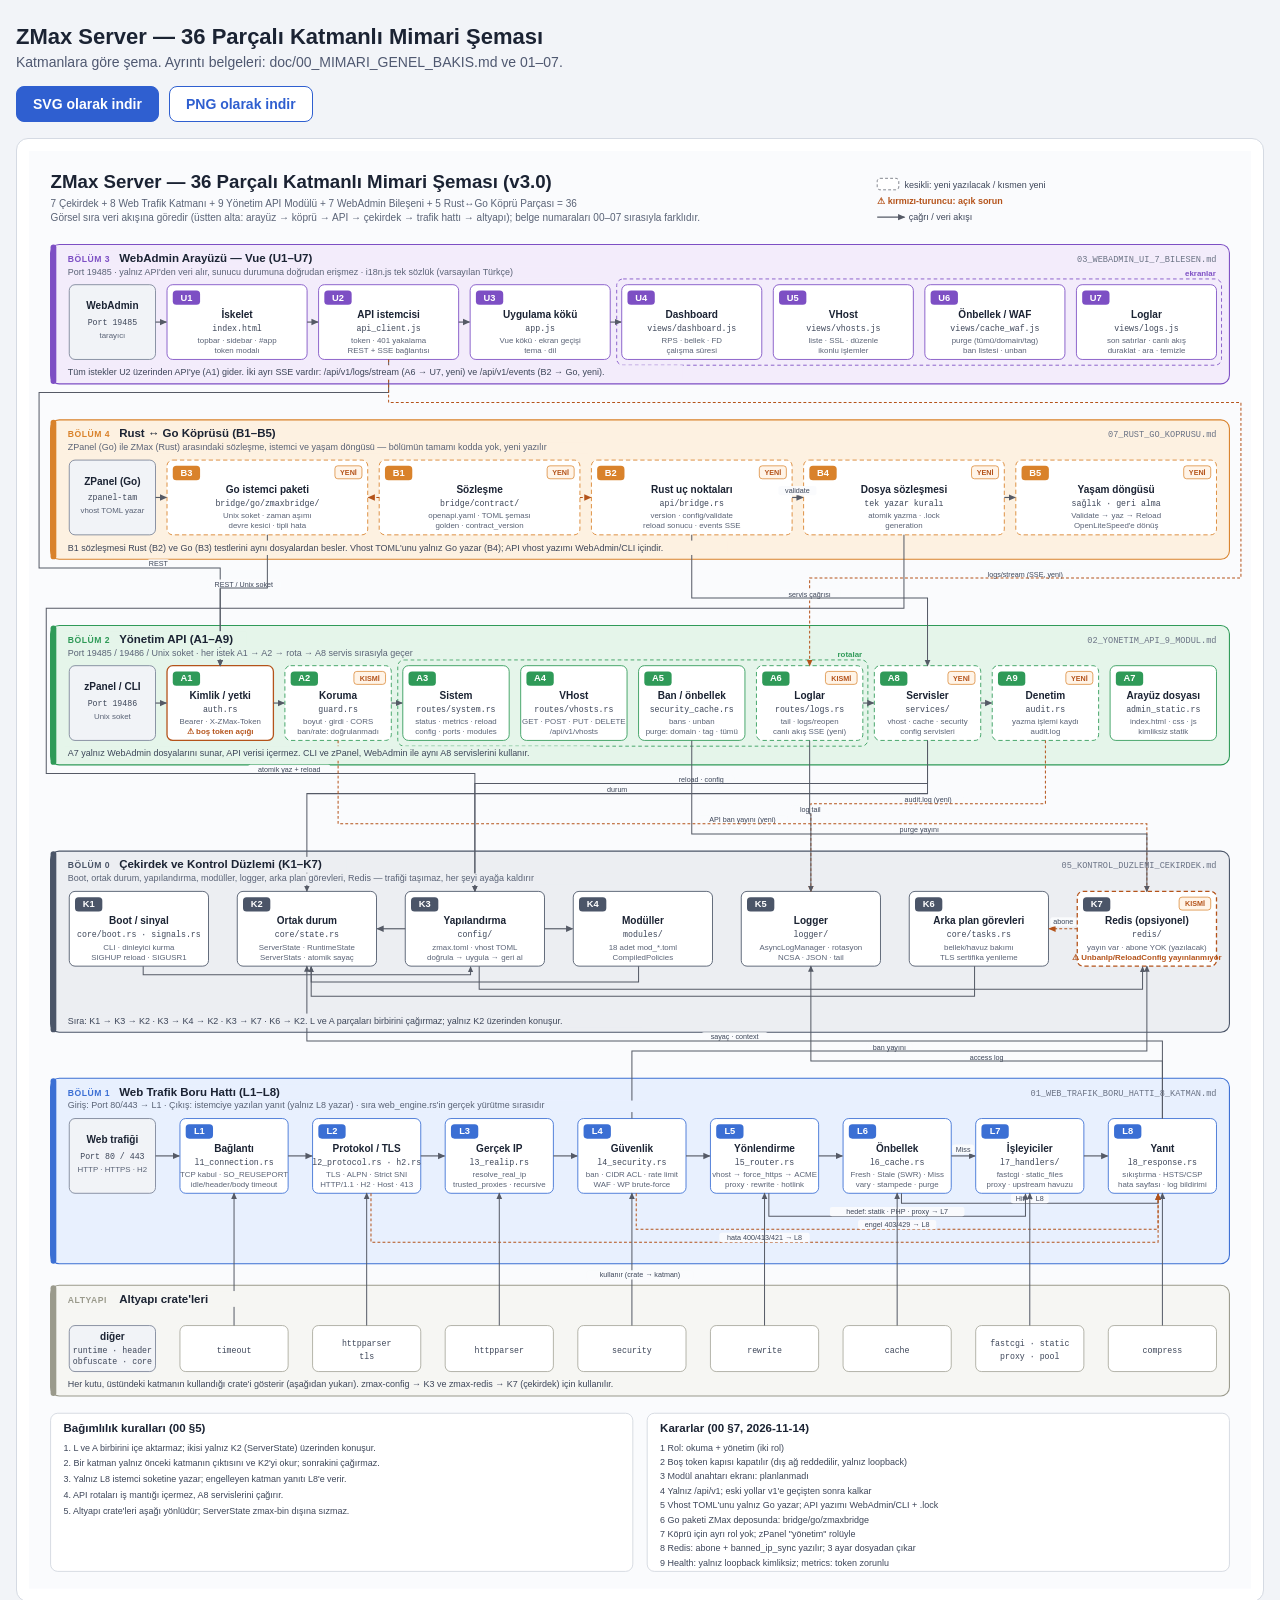
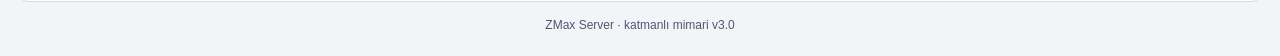
==== docs/mimari/zmax_mimari_semasi.html @ add419a2 "docs: katmanli mimari semasi (docs/mimari), README guncellendi (1.0.08); doc/testsonra-isler.md ve w" ====
<!DOCTYPE html>
<html lang="tr">
<head>
<meta charset="UTF-8">
<meta name="viewport" content="width=device-width, initial-scale=1.0">
<title>ZMax Katmanlı Mimari Şeması (36 Parça)</title>
<style>
  :root{--bg:#f2f4f8;--card:#ffffff;--line:#d5dae3;--text:#1b2333;--muted:#4f5870;--accent:#2f5fd0;--accent-h:#244db0}
  *{box-sizing:border-box;margin:0;padding:0}
  body{background:var(--bg);color:var(--text);font-family:'Segoe UI',Roboto,Helvetica,Arial,sans-serif;padding:24px 16px;display:flex;flex-direction:column;align-items:center;min-height:100vh}
  header{max-width:1700px;width:100%;margin-bottom:16px}
  h1{font-size:22px;font-weight:700}
  header p{font-size:14px;color:var(--muted);margin-top:4px}
  .actions{display:flex;gap:10px;margin:0 0 16px;max-width:1700px;width:100%;align-items:center}
  button{font:600 14px 'Segoe UI',Roboto,Helvetica,Arial,sans-serif;border-radius:8px;padding:9px 16px;cursor:pointer;border:1px solid var(--accent);background:var(--accent);color:#fff}
  button:hover{background:var(--accent-h)}
  button.alt{background:#fff;color:var(--accent)}
  button.alt:hover{background:#eef2fc}
  button:focus-visible{outline:3px solid #9db6f2;outline-offset:2px}
  #durum{font-size:13px;color:#b4531a}
  .kutu{background:var(--card);border:1px solid var(--line);border-radius:12px;padding:12px;max-width:1700px;width:100%;overflow-x:auto}
  .kutu svg{display:block;min-width:1200px;width:100%;height:auto}
  footer{margin-top:16px;font-size:12px;color:var(--muted)}
</style>
</head>
<body>
<header>
  <h1>ZMax Server — 36 Parçalı Katmanlı Mimari Şeması</h1>
  <p>Katmanlara göre şema. Ayrıntı belgeleri: doc/00_MIMARI_GENEL_BAKIS.md ve 01–07.</p>
</header>
<div class="actions">
  <button type="button" id="btnSvg">SVG olarak indir</button>
  <button type="button" id="btnPng" class="alt">PNG olarak indir</button>
  <span id="durum" role="status" aria-live="polite"></span>
</div>
<main class="kutu">
<svg id="semaSvg" xmlns="http://www.w3.org/2000/svg" viewBox="0 0 1700 2000" role="img" aria-labelledby="semaBaslik semaAciklama">
<title id="semaBaslik">ZMax Server 36 parçalı katmanlı mimari şeması</title>
<desc id="semaAciklama">WebAdmin, Rust-Go köprüsü, yönetim API, çekirdek, web trafik boru hattı ve altyapı crate katmanları; katmanlar arası çağrı okları, yeni yazılacak parçalar, açık sorunlar, bağımlılık kuralları ve kararlar.</desc>
<style>
  .t-main{font:700 26px 'Segoe UI',Roboto,Helvetica,Arial,sans-serif;fill:#1b2333}
  .t-sub{font:400 14px 'Segoe UI',Roboto,Helvetica,Arial,sans-serif;fill:#5a6376}
  .t-tag{font:700 12px 'Segoe UI',Roboto,Helvetica,Arial,sans-serif;letter-spacing:.06em}
  .t-band{font:700 16px 'Segoe UI',Roboto,Helvetica,Arial,sans-serif;fill:#1b2333}
  .t-bsub{font:400 12.5px 'Segoe UI',Roboto,Helvetica,Arial,sans-serif;fill:#5a6376}
  .t-doc{font:400 12px Consolas,'Courier New',monospace;fill:#6b7385}
  .t-grp{font:700 11px 'Segoe UI',Roboto,Helvetica,Arial,sans-serif}
  .t-id{font:700 13px 'Segoe UI',Roboto,Helvetica,Arial,sans-serif;fill:#fff}
  .t-yeni{font:700 10px 'Segoe UI',Roboto,Helvetica,Arial,sans-serif;fill:#b4531a}
  .t-title{font:700 14px 'Segoe UI',Roboto,Helvetica,Arial,sans-serif;fill:#1b2333}
  .t-file{font:400 11.5px Consolas,'Courier New',monospace;fill:#3d4659}
  .t-desc{font:400 11px 'Segoe UI',Roboto,Helvetica,Arial,sans-serif;fill:#5a6376}
  .t-warn{font:700 11px 'Segoe UI',Roboto,Helvetica,Arial,sans-serif;fill:#b4531a}
  .t-lbl{font:400 10px 'Segoe UI',Roboto,Helvetica,Arial,sans-serif;fill:#3d4659}
  .t-note{font:400 12.5px 'Segoe UI',Roboto,Helvetica,Arial,sans-serif;fill:#3d4659}
  .t-open{font:700 12.5px 'Segoe UI',Roboto,Helvetica,Arial,sans-serif;fill:#b4531a}</style>
<defs>
<marker id="ok" viewBox="0 0 10 10" refX="8" refY="5" markerWidth="7" markerHeight="7" orient="auto"><path d="M0 1 L9 5 L0 9 z" fill="#555a66"/></marker>
<marker id="okd" viewBox="0 0 10 10" refX="8" refY="5" markerWidth="7" markerHeight="7" orient="auto"><path d="M0 1 L9 5 L0 9 z" fill="#b4531a"/></marker>
</defs>
<rect x="0" y="0" width="1700" height="2000" fill="#fafbfd"/>
<text x="30" y="52" class="t-main">ZMax Server — 36 Parçalı Katmanlı Mimari Şeması (v3.0)</text>
<text x="30" y="78" class="t-sub">7 Çekirdek + 8 Web Trafik Katmanı + 9 Yönetim API Modülü + 7 WebAdmin Bileşeni + 5 Rust↔Go Köprü Parçası = 36</text>
<text x="30" y="98" class="t-sub">Görsel sıra veri akışına göredir (üstten alta: arayüz → köprü → API → çekirdek → trafik hattı → altyapı); belge numaraları 00–07 sırasıyla farklıdır.</text>
<rect x="1180" y="38" width="30" height="16" rx="4" fill="#fff" stroke="#555a66" stroke-dasharray="4 3"/><text x="1218" y="51" class="t-note">kesikli: yeni yazılacak / kısmen yeni</text>
<text x="1180" y="74" class="t-open">⚠ kırmızı-turuncu: açık sorun</text>
<line x1="1180" y1="92" x2="1218" y2="92" stroke="#555a66" stroke-width="1.6" marker-end="url(#ok)"/><text x="1224" y="96" class="t-note">çağrı / veri akışı</text>
<rect x="30" y="130" width="1640" height="194" rx="12" fill="#f3ecfb" stroke="#7d4fc4" stroke-width="1.5"/>
<rect x="30" y="130" width="8" height="194" rx="4" fill="#7d4fc4"/>
<rect x="817.5714285714287" y="178" width="841.4285714285716" height="120" rx="9" fill="none" stroke="#7d4fc4" stroke-width="1.2" stroke-dasharray="5 4"/>
<text x="1651.0000000000002" y="174" text-anchor="end" class="t-grp" fill="#7d4fc4">ekranlar</text>
<rect x="56" y="186" width="120" height="104" rx="8" fill="#f1f3f7" stroke="#7b8498" stroke-width="1.2"/>
<text x="116" y="220" text-anchor="middle" class="t-title">WebAdmin</text>
<text x="116" y="242" text-anchor="middle" class="t-file">Port 19485</text>
<text x="116" y="260" text-anchor="middle" class="t-desc">tarayıcı</text>
<rect x="192" y="186" width="194.85714285714286" height="104" rx="8" fill="#ffffff" stroke="#7d4fc4" stroke-width="1.2"/>
<rect x="200" y="194" width="38" height="20" rx="5" fill="#7d4fc4"/>
<text x="219" y="208" text-anchor="middle" class="t-id">U1</text>
<text x="289.42857142857144" y="232" text-anchor="middle" class="t-title">İskelet</text>
<text x="289.42857142857144" y="250" text-anchor="middle" class="t-file">index.html</text>
<text x="289.42857142857144" y="267" text-anchor="middle" class="t-desc">topbar · sidebar · #app</text>
<text x="289.42857142857144" y="281" text-anchor="middle" class="t-desc">token modalı</text>
<rect x="402.8571428571429" y="186" width="194.85714285714286" height="104" rx="8" fill="#ffffff" stroke="#7d4fc4" stroke-width="1.2"/>
<rect x="410.8571428571429" y="194" width="38" height="20" rx="5" fill="#7d4fc4"/>
<text x="429.8571428571429" y="208" text-anchor="middle" class="t-id">U2</text>
<text x="500.28571428571433" y="232" text-anchor="middle" class="t-title">API istemcisi</text>
<text x="500.28571428571433" y="250" text-anchor="middle" class="t-file">api_client.js</text>
<text x="500.28571428571433" y="267" text-anchor="middle" class="t-desc">token · 401 yakalama</text>
<text x="500.28571428571433" y="281" text-anchor="middle" class="t-desc">REST + SSE bağlantısı</text>
<rect x="613.7142857142858" y="186" width="194.85714285714286" height="104" rx="8" fill="#ffffff" stroke="#7d4fc4" stroke-width="1.2"/>
<rect x="621.7142857142858" y="194" width="38" height="20" rx="5" fill="#7d4fc4"/>
<text x="640.7142857142858" y="208" text-anchor="middle" class="t-id">U3</text>
<text x="711.1428571428572" y="232" text-anchor="middle" class="t-title">Uygulama kökü</text>
<text x="711.1428571428572" y="250" text-anchor="middle" class="t-file">app.js</text>
<text x="711.1428571428572" y="267" text-anchor="middle" class="t-desc">Vue kökü · ekran geçişi</text>
<text x="711.1428571428572" y="281" text-anchor="middle" class="t-desc">tema · dil</text>
<rect x="824.5714285714287" y="186" width="194.85714285714286" height="104" rx="8" fill="#ffffff" stroke="#7d4fc4" stroke-width="1.2"/>
<rect x="832.5714285714287" y="194" width="38" height="20" rx="5" fill="#7d4fc4"/>
<text x="851.5714285714287" y="208" text-anchor="middle" class="t-id">U4</text>
<text x="922.0000000000001" y="232" text-anchor="middle" class="t-title">Dashboard</text>
<text x="922.0000000000001" y="250" text-anchor="middle" class="t-file">views/dashboard.js</text>
<text x="922.0000000000001" y="267" text-anchor="middle" class="t-desc">RPS · bellek · FD</text>
<text x="922.0000000000001" y="281" text-anchor="middle" class="t-desc">çalışma süresi</text>
<rect x="1035.4285714285716" y="186" width="194.85714285714286" height="104" rx="8" fill="#ffffff" stroke="#7d4fc4" stroke-width="1.2"/>
<rect x="1043.4285714285716" y="194" width="38" height="20" rx="5" fill="#7d4fc4"/>
<text x="1062.4285714285716" y="208" text-anchor="middle" class="t-id">U5</text>
<text x="1132.857142857143" y="232" text-anchor="middle" class="t-title">VHost</text>
<text x="1132.857142857143" y="250" text-anchor="middle" class="t-file">views/vhosts.js</text>
<text x="1132.857142857143" y="267" text-anchor="middle" class="t-desc">liste · SSL · düzenle</text>
<text x="1132.857142857143" y="281" text-anchor="middle" class="t-desc">ikonlu işlemler</text>
<rect x="1246.2857142857144" y="186" width="194.85714285714286" height="104" rx="8" fill="#ffffff" stroke="#7d4fc4" stroke-width="1.2"/>
<rect x="1254.2857142857144" y="194" width="38" height="20" rx="5" fill="#7d4fc4"/>
<text x="1273.2857142857144" y="208" text-anchor="middle" class="t-id">U6</text>
<text x="1343.7142857142858" y="232" text-anchor="middle" class="t-title">Önbellek / WAF</text>
<text x="1343.7142857142858" y="250" text-anchor="middle" class="t-file">views/cache_waf.js</text>
<text x="1343.7142857142858" y="267" text-anchor="middle" class="t-desc">purge (tümü/domain/tag)</text>
<text x="1343.7142857142858" y="281" text-anchor="middle" class="t-desc">ban listesi · unban</text>
<rect x="1457.1428571428573" y="186" width="194.85714285714286" height="104" rx="8" fill="#ffffff" stroke="#7d4fc4" stroke-width="1.2"/>
<rect x="1465.1428571428573" y="194" width="38" height="20" rx="5" fill="#7d4fc4"/>
<text x="1484.1428571428573" y="208" text-anchor="middle" class="t-id">U7</text>
<text x="1554.5714285714287" y="232" text-anchor="middle" class="t-title">Loglar</text>
<text x="1554.5714285714287" y="250" text-anchor="middle" class="t-file">views/logs.js</text>
<text x="1554.5714285714287" y="267" text-anchor="middle" class="t-desc">son satırlar · canlı akış</text>
<text x="1554.5714285714287" y="281" text-anchor="middle" class="t-desc">duraklat · ara · temizle</text>
<line x1="176" y1="238" x2="191" y2="238" stroke="#555a66" stroke-width="1.6" marker-end="url(#ok)"/>
<line x1="386.8571428571429" y1="238" x2="401.8571428571429" y2="238" stroke="#555a66" stroke-width="1.6" marker-end="url(#ok)"/>
<line x1="597.7142857142858" y1="238" x2="612.7142857142858" y2="238" stroke="#555a66" stroke-width="1.6" marker-end="url(#ok)"/>
<line x1="808.5714285714287" y1="238" x2="823.5714285714287" y2="238" stroke="#555a66" stroke-width="1.6" marker-end="url(#ok)"/>
<rect x="30" y="374" width="1640" height="194" rx="12" fill="#fdf1e1" stroke="#d9822b" stroke-width="1.5"/>
<rect x="30" y="374" width="8" height="194" rx="4" fill="#d9822b"/>
<rect x="56" y="430" width="120" height="104" rx="8" fill="#f1f3f7" stroke="#7b8498" stroke-width="1.2"/>
<text x="116" y="464" text-anchor="middle" class="t-title">ZPanel (Go)</text>
<text x="116" y="486" text-anchor="middle" class="t-file">zpanel-tam</text>
<text x="116" y="504" text-anchor="middle" class="t-desc">vhost TOML yazar</text>
<rect x="192" y="430" width="279.2" height="104" rx="8" fill="#ffffff" stroke="#d9822b" stroke-width="1.2" stroke-dasharray="6 4"/>
<rect x="200" y="438" width="38" height="20" rx="5" fill="#d9822b"/>
<text x="219" y="452" text-anchor="middle" class="t-id">B3</text>
<rect x="425.59999999999997" y="438" width="37.6" height="18" rx="4" fill="#fff4e8" stroke="#d9822b"/>
<text x="444.4" y="451" text-anchor="middle" class="t-yeni">YENİ</text>
<text x="331.6" y="476" text-anchor="middle" class="t-title">Go istemci paketi</text>
<text x="331.6" y="494" text-anchor="middle" class="t-file">bridge/go/zmaxbridge/</text>
<text x="331.6" y="511" text-anchor="middle" class="t-desc">Unix soket · zaman aşımı</text>
<text x="331.6" y="525" text-anchor="middle" class="t-desc">devre kesici · tipli hata</text>
<rect x="487.2" y="430" width="279.2" height="104" rx="8" fill="#ffffff" stroke="#d9822b" stroke-width="1.2" stroke-dasharray="6 4"/>
<rect x="495.2" y="438" width="38" height="20" rx="5" fill="#d9822b"/>
<text x="514.2" y="452" text-anchor="middle" class="t-id">B1</text>
<rect x="720.8" y="438" width="37.6" height="18" rx="4" fill="#fff4e8" stroke="#d9822b"/>
<text x="739.6" y="451" text-anchor="middle" class="t-yeni">YENİ</text>
<text x="626.8" y="476" text-anchor="middle" class="t-title">Sözleşme</text>
<text x="626.8" y="494" text-anchor="middle" class="t-file">bridge/contract/</text>
<text x="626.8" y="511" text-anchor="middle" class="t-desc">openapi.yaml · TOML şeması</text>
<text x="626.8" y="525" text-anchor="middle" class="t-desc">golden · contract_version</text>
<rect x="782.4" y="430" width="279.2" height="104" rx="8" fill="#ffffff" stroke="#d9822b" stroke-width="1.2" stroke-dasharray="6 4"/>
<rect x="790.4" y="438" width="38" height="20" rx="5" fill="#d9822b"/>
<text x="809.4" y="452" text-anchor="middle" class="t-id">B2</text>
<rect x="1015.9999999999999" y="438" width="37.6" height="18" rx="4" fill="#fff4e8" stroke="#d9822b"/>
<text x="1034.8" y="451" text-anchor="middle" class="t-yeni">YENİ</text>
<text x="922" y="476" text-anchor="middle" class="t-title">Rust uç noktaları</text>
<text x="922" y="494" text-anchor="middle" class="t-file">api/bridge.rs</text>
<text x="922" y="511" text-anchor="middle" class="t-desc">version · config/validate</text>
<text x="922" y="525" text-anchor="middle" class="t-desc">reload sonucu · events SSE</text>
<rect x="1077.6" y="430" width="279.2" height="104" rx="8" fill="#ffffff" stroke="#d9822b" stroke-width="1.2" stroke-dasharray="6 4"/>
<rect x="1085.6" y="438" width="38" height="20" rx="5" fill="#d9822b"/>
<text x="1104.6" y="452" text-anchor="middle" class="t-id">B4</text>
<rect x="1311.2" y="438" width="37.6" height="18" rx="4" fill="#fff4e8" stroke="#d9822b"/>
<text x="1330" y="451" text-anchor="middle" class="t-yeni">YENİ</text>
<text x="1217.1999999999998" y="476" text-anchor="middle" class="t-title">Dosya sözleşmesi</text>
<text x="1217.1999999999998" y="494" text-anchor="middle" class="t-file">tek yazar kuralı</text>
<text x="1217.1999999999998" y="511" text-anchor="middle" class="t-desc">atomik yazma · .lock</text>
<text x="1217.1999999999998" y="525" text-anchor="middle" class="t-desc">generation</text>
<rect x="1372.8" y="430" width="279.2" height="104" rx="8" fill="#ffffff" stroke="#d9822b" stroke-width="1.2" stroke-dasharray="6 4"/>
<rect x="1380.8" y="438" width="38" height="20" rx="5" fill="#d9822b"/>
<text x="1399.8" y="452" text-anchor="middle" class="t-id">B5</text>
<rect x="1606.4" y="438" width="37.6" height="18" rx="4" fill="#fff4e8" stroke="#d9822b"/>
<text x="1625.2" y="451" text-anchor="middle" class="t-yeni">YENİ</text>
<text x="1512.3999999999999" y="476" text-anchor="middle" class="t-title">Yaşam döngüsü</text>
<text x="1512.3999999999999" y="494" text-anchor="middle" class="t-file">sağlık · geri alma</text>
<text x="1512.3999999999999" y="511" text-anchor="middle" class="t-desc">Validate → yaz → Reload</text>
<text x="1512.3999999999999" y="525" text-anchor="middle" class="t-desc">OpenLiteSpeed'e dönüş</text>
<line x1="176" y1="482" x2="191" y2="482" stroke="#555a66" stroke-width="1.6" marker-end="url(#ok)"/>
<line x1="487.2" y1="482" x2="472.2" y2="482" stroke="#b4531a" stroke-width="1.6" stroke-dasharray="4 3" marker-end="url(#okd)"/>
<line x1="766.4" y1="482" x2="781.4" y2="482" stroke="#b4531a" stroke-width="1.6" stroke-dasharray="4 3" marker-end="url(#okd)"/>
<line x1="1061.6" y1="482" x2="1076.6" y2="482" stroke="#555a66" stroke-width="1.6" marker-end="url(#ok)"/>
<rect x="1042.6999999999998" y="466" width="52.8" height="13" rx="3" fill="#fafbfd" opacity="0.95"/>
<text x="1069.1" y="476" text-anchor="middle" class="t-lbl">validate</text>
<line x1="1356.8" y1="482" x2="1371.8" y2="482" stroke="#555a66" stroke-width="1.6" marker-end="url(#ok)"/>
<rect x="30" y="660" width="1640" height="194" rx="12" fill="#e5f5ea" stroke="#2f9a58" stroke-width="1.5"/>
<rect x="30" y="660" width="8" height="194" rx="4" fill="#2f9a58"/>
<rect x="513" y="708" width="654" height="120" rx="9" fill="none" stroke="#2f9a58" stroke-width="1.2" stroke-dasharray="5 4"/>
<text x="1159" y="704" text-anchor="end" class="t-grp" fill="#2f9a58">rotalar</text>
<rect x="56" y="716" width="120" height="104" rx="8" fill="#f1f3f7" stroke="#7b8498" stroke-width="1.2"/>
<text x="116" y="750" text-anchor="middle" class="t-title">zPanel / CLI</text>
<text x="116" y="772" text-anchor="middle" class="t-file">Port 19486</text>
<text x="116" y="790" text-anchor="middle" class="t-desc">Unix soket</text>
<rect x="192" y="716" width="148" height="104" rx="8" fill="#ffffff" stroke="#b4531a" stroke-width="1.8"/>
<rect x="200" y="724" width="38" height="20" rx="5" fill="#2f9a58"/>
<text x="219" y="738" text-anchor="middle" class="t-id">A1</text>
<text x="266" y="762" text-anchor="middle" class="t-title">Kimlik / yetki</text>
<text x="266" y="780" text-anchor="middle" class="t-file">auth.rs</text>
<text x="266" y="797" text-anchor="middle" class="t-desc">Bearer · X-ZMax-Token</text>
<text x="266" y="811" text-anchor="middle" class="t-warn">⚠ boş token açığı</text>
<rect x="356" y="716" width="148" height="104" rx="8" fill="#ffffff" stroke="#2f9a58" stroke-width="1.2" stroke-dasharray="6 4"/>
<rect x="364" y="724" width="38" height="20" rx="5" fill="#2f9a58"/>
<text x="383" y="738" text-anchor="middle" class="t-id">A2</text>
<rect x="452" y="724" width="44" height="18" rx="4" fill="#fff4e8" stroke="#d9822b"/>
<text x="474" y="737" text-anchor="middle" class="t-yeni">KISMİ</text>
<text x="430" y="762" text-anchor="middle" class="t-title">Koruma</text>
<text x="430" y="780" text-anchor="middle" class="t-file">guard.rs</text>
<text x="430" y="797" text-anchor="middle" class="t-desc">boyut · girdi · CORS</text>
<text x="430" y="811" text-anchor="middle" class="t-desc">ban/rate: doğrulanmadı</text>
<rect x="520" y="716" width="148" height="104" rx="8" fill="#ffffff" stroke="#2f9a58" stroke-width="1.2"/>
<rect x="528" y="724" width="38" height="20" rx="5" fill="#2f9a58"/>
<text x="547" y="738" text-anchor="middle" class="t-id">A3</text>
<text x="594" y="762" text-anchor="middle" class="t-title">Sistem</text>
<text x="594" y="780" text-anchor="middle" class="t-file">routes/system.rs</text>
<text x="594" y="797" text-anchor="middle" class="t-desc">status · metrics · reload</text>
<text x="594" y="811" text-anchor="middle" class="t-desc">config · ports · modules</text>
<rect x="684" y="716" width="148" height="104" rx="8" fill="#ffffff" stroke="#2f9a58" stroke-width="1.2"/>
<rect x="692" y="724" width="38" height="20" rx="5" fill="#2f9a58"/>
<text x="711" y="738" text-anchor="middle" class="t-id">A4</text>
<text x="758" y="762" text-anchor="middle" class="t-title">VHost</text>
<text x="758" y="780" text-anchor="middle" class="t-file">routes/vhosts.rs</text>
<text x="758" y="797" text-anchor="middle" class="t-desc">GET · POST · PUT · DELETE</text>
<text x="758" y="811" text-anchor="middle" class="t-desc">/api/v1/vhosts</text>
<rect x="848" y="716" width="148" height="104" rx="8" fill="#ffffff" stroke="#2f9a58" stroke-width="1.2"/>
<rect x="856" y="724" width="38" height="20" rx="5" fill="#2f9a58"/>
<text x="875" y="738" text-anchor="middle" class="t-id">A5</text>
<text x="922" y="762" text-anchor="middle" class="t-title">Ban / önbellek</text>
<text x="922" y="780" text-anchor="middle" class="t-file">security_cache.rs</text>
<text x="922" y="797" text-anchor="middle" class="t-desc">bans · unban</text>
<text x="922" y="811" text-anchor="middle" class="t-desc">purge: domain · tag · tümü</text>
<rect x="1012" y="716" width="148" height="104" rx="8" fill="#ffffff" stroke="#2f9a58" stroke-width="1.2" stroke-dasharray="6 4"/>
<rect x="1020" y="724" width="38" height="20" rx="5" fill="#2f9a58"/>
<text x="1039" y="738" text-anchor="middle" class="t-id">A6</text>
<rect x="1108" y="724" width="44" height="18" rx="4" fill="#fff4e8" stroke="#d9822b"/>
<text x="1130" y="737" text-anchor="middle" class="t-yeni">KISMİ</text>
<text x="1086" y="762" text-anchor="middle" class="t-title">Loglar</text>
<text x="1086" y="780" text-anchor="middle" class="t-file">routes/logs.rs</text>
<text x="1086" y="797" text-anchor="middle" class="t-desc">tail · logs/reopen</text>
<text x="1086" y="811" text-anchor="middle" class="t-desc">canlı akış SSE (yeni)</text>
<rect x="1176" y="716" width="148" height="104" rx="8" fill="#ffffff" stroke="#2f9a58" stroke-width="1.2" stroke-dasharray="6 4"/>
<rect x="1184" y="724" width="38" height="20" rx="5" fill="#2f9a58"/>
<text x="1203" y="738" text-anchor="middle" class="t-id">A8</text>
<rect x="1278.4" y="724" width="37.6" height="18" rx="4" fill="#fff4e8" stroke="#d9822b"/>
<text x="1297.2" y="737" text-anchor="middle" class="t-yeni">YENİ</text>
<text x="1250" y="762" text-anchor="middle" class="t-title">Servisler</text>
<text x="1250" y="780" text-anchor="middle" class="t-file">services/</text>
<text x="1250" y="797" text-anchor="middle" class="t-desc">vhost · cache · security</text>
<text x="1250" y="811" text-anchor="middle" class="t-desc">config servisleri</text>
<rect x="1340" y="716" width="148" height="104" rx="8" fill="#ffffff" stroke="#2f9a58" stroke-width="1.2" stroke-dasharray="6 4"/>
<rect x="1348" y="724" width="38" height="20" rx="5" fill="#2f9a58"/>
<text x="1367" y="738" text-anchor="middle" class="t-id">A9</text>
<rect x="1442.4" y="724" width="37.6" height="18" rx="4" fill="#fff4e8" stroke="#d9822b"/>
<text x="1461.2" y="737" text-anchor="middle" class="t-yeni">YENİ</text>
<text x="1414" y="762" text-anchor="middle" class="t-title">Denetim</text>
<text x="1414" y="780" text-anchor="middle" class="t-file">audit.rs</text>
<text x="1414" y="797" text-anchor="middle" class="t-desc">yazma işlemi kaydı</text>
<text x="1414" y="811" text-anchor="middle" class="t-desc">audit.log</text>
<rect x="1504" y="716" width="148" height="104" rx="8" fill="#ffffff" stroke="#2f9a58" stroke-width="1.2"/>
<rect x="1512" y="724" width="38" height="20" rx="5" fill="#2f9a58"/>
<text x="1531" y="738" text-anchor="middle" class="t-id">A7</text>
<text x="1578" y="762" text-anchor="middle" class="t-title">Arayüz dosyası</text>
<text x="1578" y="780" text-anchor="middle" class="t-file">admin_static.rs</text>
<text x="1578" y="797" text-anchor="middle" class="t-desc">index.html · css · js</text>
<text x="1578" y="811" text-anchor="middle" class="t-desc">kimliksiz statik</text>
<line x1="176" y1="768" x2="191" y2="768" stroke="#555a66" stroke-width="1.6" marker-end="url(#ok)"/>
<line x1="340" y1="768" x2="355" y2="768" stroke="#555a66" stroke-width="1.6" marker-end="url(#ok)"/>
<line x1="504" y1="768" x2="519" y2="768" stroke="#555a66" stroke-width="1.6" marker-end="url(#ok)"/>
<line x1="1160" y1="768" x2="1175" y2="768" stroke="#555a66" stroke-width="1.6" marker-end="url(#ok)"/>
<line x1="1324" y1="768" x2="1339" y2="768" stroke="#555a66" stroke-width="1.6" marker-end="url(#ok)"/>
<rect x="30" y="974" width="1640" height="252" rx="12" fill="#eceef2" stroke="#4b5568" stroke-width="1.5"/>
<rect x="30" y="974" width="8" height="252" rx="4" fill="#4b5568"/>
<rect x="56" y="1030" width="193.71428571428572" height="104" rx="8" fill="#ffffff" stroke="#4b5568" stroke-width="1.2"/>
<rect x="64" y="1038" width="38" height="20" rx="5" fill="#4b5568"/>
<text x="83" y="1052" text-anchor="middle" class="t-id">K1</text>
<text x="152.85714285714286" y="1076" text-anchor="middle" class="t-title">Boot / sinyal</text>
<text x="152.85714285714286" y="1094" text-anchor="middle" class="t-file">core/boot.rs · signals.rs</text>
<text x="152.85714285714286" y="1111" text-anchor="middle" class="t-desc">CLI · dinleyici kurma</text>
<text x="152.85714285714286" y="1125" text-anchor="middle" class="t-desc">SIGHUP reload · SIGUSR1</text>
<rect x="289.7142857142857" y="1030" width="193.71428571428572" height="104" rx="8" fill="#ffffff" stroke="#4b5568" stroke-width="1.2"/>
<rect x="297.7142857142857" y="1038" width="38" height="20" rx="5" fill="#4b5568"/>
<text x="316.7142857142857" y="1052" text-anchor="middle" class="t-id">K2</text>
<text x="386.57142857142856" y="1076" text-anchor="middle" class="t-title">Ortak durum</text>
<text x="386.57142857142856" y="1094" text-anchor="middle" class="t-file">core/state.rs</text>
<text x="386.57142857142856" y="1111" text-anchor="middle" class="t-desc">ServerState · RuntimeState</text>
<text x="386.57142857142856" y="1125" text-anchor="middle" class="t-desc">ServerStats · atomik sayaç</text>
<rect x="523.4285714285714" y="1030" width="193.71428571428572" height="104" rx="8" fill="#ffffff" stroke="#4b5568" stroke-width="1.2"/>
<rect x="531.4285714285714" y="1038" width="38" height="20" rx="5" fill="#4b5568"/>
<text x="550.4285714285714" y="1052" text-anchor="middle" class="t-id">K3</text>
<text x="620.2857142857143" y="1076" text-anchor="middle" class="t-title">Yapılandırma</text>
<text x="620.2857142857143" y="1094" text-anchor="middle" class="t-file">config/</text>
<text x="620.2857142857143" y="1111" text-anchor="middle" class="t-desc">zmax.toml · vhost TOML</text>
<text x="620.2857142857143" y="1125" text-anchor="middle" class="t-desc">doğrula → uygula → geri al</text>
<rect x="757.1428571428571" y="1030" width="193.71428571428572" height="104" rx="8" fill="#ffffff" stroke="#4b5568" stroke-width="1.2"/>
<rect x="765.1428571428571" y="1038" width="38" height="20" rx="5" fill="#4b5568"/>
<text x="784.1428571428571" y="1052" text-anchor="middle" class="t-id">K4</text>
<text x="854" y="1076" text-anchor="middle" class="t-title">Modüller</text>
<text x="854" y="1094" text-anchor="middle" class="t-file">modules/</text>
<text x="854" y="1111" text-anchor="middle" class="t-desc">18 adet mod_*.toml</text>
<text x="854" y="1125" text-anchor="middle" class="t-desc">CompiledPolicies</text>
<rect x="990.8571428571429" y="1030" width="193.71428571428572" height="104" rx="8" fill="#ffffff" stroke="#4b5568" stroke-width="1.2"/>
<rect x="998.8571428571429" y="1038" width="38" height="20" rx="5" fill="#4b5568"/>
<text x="1017.8571428571429" y="1052" text-anchor="middle" class="t-id">K5</text>
<text x="1087.7142857142858" y="1076" text-anchor="middle" class="t-title">Logger</text>
<text x="1087.7142857142858" y="1094" text-anchor="middle" class="t-file">logger/</text>
<text x="1087.7142857142858" y="1111" text-anchor="middle" class="t-desc">AsyncLogManager · rotasyon</text>
<text x="1087.7142857142858" y="1125" text-anchor="middle" class="t-desc">NCSA · JSON · tail</text>
<rect x="1224.5714285714287" y="1030" width="193.71428571428572" height="104" rx="8" fill="#ffffff" stroke="#4b5568" stroke-width="1.2"/>
<rect x="1232.5714285714287" y="1038" width="38" height="20" rx="5" fill="#4b5568"/>
<text x="1251.5714285714287" y="1052" text-anchor="middle" class="t-id">K6</text>
<text x="1321.4285714285716" y="1076" text-anchor="middle" class="t-title">Arka plan görevleri</text>
<text x="1321.4285714285716" y="1094" text-anchor="middle" class="t-file">core/tasks.rs</text>
<text x="1321.4285714285716" y="1111" text-anchor="middle" class="t-desc">bellek/havuz bakımı</text>
<text x="1321.4285714285716" y="1125" text-anchor="middle" class="t-desc">TLS sertifika yenileme</text>
<rect x="1458.2857142857144" y="1030" width="193.71428571428572" height="104" rx="8" fill="#ffffff" stroke="#b4531a" stroke-width="1.8" stroke-dasharray="6 4"/>
<rect x="1466.2857142857144" y="1038" width="38" height="20" rx="5" fill="#4b5568"/>
<text x="1485.2857142857144" y="1052" text-anchor="middle" class="t-id">K7</text>
<rect x="1600.0000000000002" y="1038" width="44" height="18" rx="4" fill="#fff4e8" stroke="#d9822b"/>
<text x="1622.0000000000002" y="1051" text-anchor="middle" class="t-yeni">KISMİ</text>
<text x="1555.1428571428573" y="1076" text-anchor="middle" class="t-title">Redis (opsiyonel)</text>
<text x="1555.1428571428573" y="1094" text-anchor="middle" class="t-file">redis/</text>
<text x="1555.1428571428573" y="1111" text-anchor="middle" class="t-desc">yayın var · abone YOK (yazılacak)</text>
<text x="1555.1428571428573" y="1125" text-anchor="middle" class="t-warn">⚠ UnbanIp/ReloadConfig yayınlanmıyor</text>
<line x1="523.4285714285714" y1="1082" x2="484.42857142857144" y2="1082" stroke="#555a66" stroke-width="1.6" marker-end="url(#ok)"/>
<line x1="717.1428571428571" y1="1082" x2="756.1428571428571" y2="1082" stroke="#555a66" stroke-width="1.6" marker-end="url(#ok)"/>
<line x1="1458.2857142857144" y1="1082" x2="1419.2857142857144" y2="1082" stroke="#b4531a" stroke-width="1.6" stroke-dasharray="4 3" marker-end="url(#okd)"/>
<rect x="1420.7857142857144" y="1066" width="36" height="13" rx="3" fill="#fafbfd" opacity="0.95"/>
<text x="1438.7857142857144" y="1076" text-anchor="middle" class="t-lbl">abone</text>
<path d="M158.85714285714286 1134 V1146 H614.2857142857143 V1135" fill="none" stroke="#555a66" stroke-width="1.4" marker-end="url(#ok)"/>
<path d="M848 1134 V1156 H392.57142857142856 V1135" fill="none" stroke="#555a66" stroke-width="1.4" marker-end="url(#ok)"/>
<path d="M626.2857142857143 1134 V1166 H1549.1428571428573 V1135" fill="none" stroke="#555a66" stroke-width="1.4" marker-end="url(#ok)"/>
<path d="M1315.4285714285716 1134 V1176 H392.57142857142856 V1135" fill="none" stroke="#555a66" stroke-width="1.4" marker-end="url(#ok)"/>
<rect x="30" y="1290" width="1640" height="258" rx="12" fill="#e8f0fe" stroke="#3b6fd4" stroke-width="1.5"/>
<rect x="30" y="1290" width="8" height="258" rx="4" fill="#3b6fd4"/>
<rect x="56" y="1346" width="120" height="104" rx="8" fill="#f1f3f7" stroke="#7b8498" stroke-width="1.2"/>
<text x="116" y="1380" text-anchor="middle" class="t-title">Web trafiği</text>
<text x="116" y="1402" text-anchor="middle" class="t-file">Port 80 / 443</text>
<text x="116" y="1420" text-anchor="middle" class="t-desc">HTTP · HTTPS · H2</text>
<rect x="210" y="1346" width="150.5" height="104" rx="8" fill="#ffffff" stroke="#3b6fd4" stroke-width="1.2"/>
<rect x="218" y="1354" width="38" height="20" rx="5" fill="#3b6fd4"/>
<text x="237" y="1368" text-anchor="middle" class="t-id">L1</text>
<text x="285.25" y="1392" text-anchor="middle" class="t-title">Bağlantı</text>
<text x="285.25" y="1410" text-anchor="middle" class="t-file">l1_connection.rs</text>
<text x="285.25" y="1427" text-anchor="middle" class="t-desc">TCP kabul · SO_REUSEPORT</text>
<text x="285.25" y="1441" text-anchor="middle" class="t-desc">idle/header/body timeout</text>
<rect x="394.5" y="1346" width="150.5" height="104" rx="8" fill="#ffffff" stroke="#3b6fd4" stroke-width="1.2"/>
<rect x="402.5" y="1354" width="38" height="20" rx="5" fill="#3b6fd4"/>
<text x="421.5" y="1368" text-anchor="middle" class="t-id">L2</text>
<text x="469.75" y="1392" text-anchor="middle" class="t-title">Protokol / TLS</text>
<text x="469.75" y="1410" text-anchor="middle" class="t-file">l2_protocol.rs · h2.rs</text>
<text x="469.75" y="1427" text-anchor="middle" class="t-desc">TLS · ALPN · Strict SNI</text>
<text x="469.75" y="1441" text-anchor="middle" class="t-desc">HTTP/1.1 · H2 · Host · 413</text>
<rect x="579" y="1346" width="150.5" height="104" rx="8" fill="#ffffff" stroke="#3b6fd4" stroke-width="1.2"/>
<rect x="587" y="1354" width="38" height="20" rx="5" fill="#3b6fd4"/>
<text x="606" y="1368" text-anchor="middle" class="t-id">L3</text>
<text x="654.25" y="1392" text-anchor="middle" class="t-title">Gerçek IP</text>
<text x="654.25" y="1410" text-anchor="middle" class="t-file">l3_realip.rs</text>
<text x="654.25" y="1427" text-anchor="middle" class="t-desc">resolve_real_ip</text>
<text x="654.25" y="1441" text-anchor="middle" class="t-desc">trusted_proxies · recursive</text>
<rect x="763.5" y="1346" width="150.5" height="104" rx="8" fill="#ffffff" stroke="#3b6fd4" stroke-width="1.2"/>
<rect x="771.5" y="1354" width="38" height="20" rx="5" fill="#3b6fd4"/>
<text x="790.5" y="1368" text-anchor="middle" class="t-id">L4</text>
<text x="838.75" y="1392" text-anchor="middle" class="t-title">Güvenlik</text>
<text x="838.75" y="1410" text-anchor="middle" class="t-file">l4_security.rs</text>
<text x="838.75" y="1427" text-anchor="middle" class="t-desc">ban · CIDR ACL · rate limit</text>
<text x="838.75" y="1441" text-anchor="middle" class="t-desc">WAF · WP brute-force</text>
<rect x="948" y="1346" width="150.5" height="104" rx="8" fill="#ffffff" stroke="#3b6fd4" stroke-width="1.2"/>
<rect x="956" y="1354" width="38" height="20" rx="5" fill="#3b6fd4"/>
<text x="975" y="1368" text-anchor="middle" class="t-id">L5</text>
<text x="1023.25" y="1392" text-anchor="middle" class="t-title">Yönlendirme</text>
<text x="1023.25" y="1410" text-anchor="middle" class="t-file">l5_router.rs</text>
<text x="1023.25" y="1427" text-anchor="middle" class="t-desc">vhost → force_https → ACME</text>
<text x="1023.25" y="1441" text-anchor="middle" class="t-desc">proxy · rewrite · hotlink</text>
<rect x="1132.5" y="1346" width="150.5" height="104" rx="8" fill="#ffffff" stroke="#3b6fd4" stroke-width="1.2"/>
<rect x="1140.5" y="1354" width="38" height="20" rx="5" fill="#3b6fd4"/>
<text x="1159.5" y="1368" text-anchor="middle" class="t-id">L6</text>
<text x="1207.75" y="1392" text-anchor="middle" class="t-title">Önbellek</text>
<text x="1207.75" y="1410" text-anchor="middle" class="t-file">l6_cache.rs</text>
<text x="1207.75" y="1427" text-anchor="middle" class="t-desc">Fresh · Stale (SWR) · Miss</text>
<text x="1207.75" y="1441" text-anchor="middle" class="t-desc">vary · stampede · purge</text>
<rect x="1317" y="1346" width="150.5" height="104" rx="8" fill="#ffffff" stroke="#3b6fd4" stroke-width="1.2"/>
<rect x="1325" y="1354" width="38" height="20" rx="5" fill="#3b6fd4"/>
<text x="1344" y="1368" text-anchor="middle" class="t-id">L7</text>
<text x="1392.25" y="1392" text-anchor="middle" class="t-title">İşleyiciler</text>
<text x="1392.25" y="1410" text-anchor="middle" class="t-file">l7_handlers/</text>
<text x="1392.25" y="1427" text-anchor="middle" class="t-desc">fastcgi · static_files</text>
<text x="1392.25" y="1441" text-anchor="middle" class="t-desc">proxy · upstream havuzu</text>
<rect x="1501.5" y="1346" width="150.5" height="104" rx="8" fill="#ffffff" stroke="#3b6fd4" stroke-width="1.2"/>
<rect x="1509.5" y="1354" width="38" height="20" rx="5" fill="#3b6fd4"/>
<text x="1528.5" y="1368" text-anchor="middle" class="t-id">L8</text>
<text x="1576.75" y="1392" text-anchor="middle" class="t-title">Yanıt</text>
<text x="1576.75" y="1410" text-anchor="middle" class="t-file">l8_response.rs</text>
<text x="1576.75" y="1427" text-anchor="middle" class="t-desc">sıkıştırma · HSTS/CSP</text>
<text x="1576.75" y="1441" text-anchor="middle" class="t-desc">hata sayfası · log bildirimi</text>
<line x1="176" y1="1398" x2="209" y2="1398" stroke="#555a66" stroke-width="1.6" marker-end="url(#ok)"/>
<line x1="360.5" y1="1398" x2="393.5" y2="1398" stroke="#555a66" stroke-width="1.6" marker-end="url(#ok)"/>
<line x1="545" y1="1398" x2="578" y2="1398" stroke="#555a66" stroke-width="1.6" marker-end="url(#ok)"/>
<line x1="729.5" y1="1398" x2="762.5" y2="1398" stroke="#555a66" stroke-width="1.6" marker-end="url(#ok)"/>
<line x1="914" y1="1398" x2="947" y2="1398" stroke="#555a66" stroke-width="1.6" marker-end="url(#ok)"/>
<line x1="1098.5" y1="1398" x2="1131.5" y2="1398" stroke="#555a66" stroke-width="1.6" marker-end="url(#ok)"/>
<line x1="1283" y1="1398" x2="1316" y2="1398" stroke="#555a66" stroke-width="1.6" marker-end="url(#ok)"/>
<rect x="1284.3" y="1382" width="30.4" height="13" rx="3" fill="#fafbfd" opacity="0.95"/>
<text x="1299.5" y="1392" text-anchor="middle" class="t-lbl">Miss</text>
<line x1="1467.5" y1="1398" x2="1500.5" y2="1398" stroke="#555a66" stroke-width="1.6" marker-end="url(#ok)"/>
<path d="M1213.75 1450 V1464 H1570.75 V1451" fill="none" stroke="#555a66" stroke-width="1.4" marker-end="url(#ok)"/>
<rect x="1365.85" y="1451" width="52.8" height="13" rx="3" fill="#fafbfd" opacity="0.95"/>
<text x="1392.25" y="1461" text-anchor="middle" class="t-lbl">Hit → L8</text>
<path d="M1029.25 1450 V1482 H1386.25 V1451" fill="none" stroke="#555a66" stroke-width="1.4" marker-end="url(#ok)"/>
<rect x="1114.15" y="1469" width="187.2" height="13" rx="3" fill="#fafbfd" opacity="0.95"/>
<text x="1207.75" y="1479" text-anchor="middle" class="t-lbl">hedef: statik · PHP · proxy → L7</text>
<path d="M844.75 1450 V1500 H1570.75 V1451" fill="none" stroke="#b4531a" stroke-width="1.4" stroke-dasharray="4 3" marker-end="url(#okd)"/>
<rect x="1153.35" y="1487" width="108.8" height="13" rx="3" fill="#fafbfd" opacity="0.95"/>
<text x="1207.75" y="1497" text-anchor="middle" class="t-lbl">engel 403/429 → L8</text>
<path d="M475.75 1450 V1518 H1570.75 V1451" fill="none" stroke="#b4531a" stroke-width="1.4" stroke-dasharray="4 3" marker-end="url(#okd)"/>
<rect x="960.45" y="1505" width="125.6" height="13" rx="3" fill="#fafbfd" opacity="0.95"/>
<text x="1023.25" y="1515" text-anchor="middle" class="t-lbl">hata 400/413/421 → L8</text>
<rect x="30" y="1578" width="1640" height="154" rx="12" fill="#f6f6f3" stroke="#9a9a8c" stroke-width="1.5"/>
<rect x="30" y="1578" width="8" height="154" rx="4" fill="#9a9a8c"/>
<rect x="56" y="1634" width="120" height="64" rx="8" fill="#f1f3f7" stroke="#7b8498" stroke-width="1.2"/>
<text x="116" y="1654" text-anchor="middle" class="t-title">diğer</text>
<text x="116" y="1672" text-anchor="middle" class="t-file">runtime · header</text>
<text x="116" y="1688" text-anchor="middle" class="t-file">obfuscate · core</text>
<rect x="210" y="1634" width="150.5" height="64" rx="8" fill="#fff" stroke="#9a9a8c"/>
<text x="285.25" y="1672" text-anchor="middle" class="t-file">timeout</text>
<rect x="394.5" y="1634" width="150.5" height="64" rx="8" fill="#fff" stroke="#9a9a8c"/>
<text x="469.75" y="1662" text-anchor="middle" class="t-file">httpparser</text>
<text x="469.75" y="1680" text-anchor="middle" class="t-file">tls</text>
<rect x="579" y="1634" width="150.5" height="64" rx="8" fill="#fff" stroke="#9a9a8c"/>
<text x="654.25" y="1672" text-anchor="middle" class="t-file">httpparser</text>
<rect x="763.5" y="1634" width="150.5" height="64" rx="8" fill="#fff" stroke="#9a9a8c"/>
<text x="838.75" y="1672" text-anchor="middle" class="t-file">security</text>
<rect x="948" y="1634" width="150.5" height="64" rx="8" fill="#fff" stroke="#9a9a8c"/>
<text x="1023.25" y="1672" text-anchor="middle" class="t-file">rewrite</text>
<rect x="1132.5" y="1634" width="150.5" height="64" rx="8" fill="#fff" stroke="#9a9a8c"/>
<text x="1207.75" y="1672" text-anchor="middle" class="t-file">cache</text>
<rect x="1317" y="1634" width="150.5" height="64" rx="8" fill="#fff" stroke="#9a9a8c"/>
<text x="1392.25" y="1662" text-anchor="middle" class="t-file">fastcgi · static</text>
<text x="1392.25" y="1680" text-anchor="middle" class="t-file">proxy · pool</text>
<rect x="1501.5" y="1634" width="150.5" height="64" rx="8" fill="#fff" stroke="#9a9a8c"/>
<text x="1576.75" y="1672" text-anchor="middle" class="t-file">compress</text>
<rect x="164.8" y="568" width="30.4" height="13" rx="3" fill="#fafbfd" opacity="0.95"/>
<text x="180" y="578" text-anchor="middle" class="t-lbl">REST</text>
<path d="M500.28571428571433 290 V336 H14 V580 H266 V716" fill="none" stroke="#555a66" stroke-width="1.4" marker-end="url(#ok)"/>
<rect x="1317.6" y="582" width="136.79999999999998" height="13" rx="3" fill="#fafbfd" opacity="0.95"/>
<text x="1386" y="592" text-anchor="middle" class="t-lbl">logs/stream (SSE, yeni)</text>
<path d="M500.28571428571433 290 V350 H1686 V594 H1086 V716" fill="none" stroke="#b4531a" stroke-width="1.4" stroke-dasharray="4 3" marker-end="url(#okd)"/>
<rect x="247.20000000000002" y="596" width="103.19999999999999" height="13" rx="3" fill="#fafbfd" opacity="0.95"/>
<text x="298.8" y="606" text-anchor="middle" class="t-lbl">REST / Unix soket</text>
<path d="M331.6 534 V608 H266 V716" fill="none" stroke="#555a66" stroke-width="1.4" marker-end="url(#ok)"/>
<rect x="1042.8" y="610" width="86.39999999999999" height="13" rx="3" fill="#fafbfd" opacity="0.95"/>
<text x="1086" y="620" text-anchor="middle" class="t-lbl">servis çağrısı</text>
<path d="M922 534 V622 H1250 V716" fill="none" stroke="#555a66" stroke-width="1.4" marker-end="url(#ok)"/>
<rect x="304.9428571428572" y="854" width="114.39999999999999" height="13" rx="3" fill="#fafbfd" opacity="0.95"/>
<text x="362.14285714285717" y="864" text-anchor="middle" class="t-lbl">atomik yaz + reload</text>
<path d="M1217.1999999999998 534 V636 H24 V866 H620.2857142857143 V1030" fill="none" stroke="#555a66" stroke-width="1.4" marker-end="url(#ok)"/>
<rect x="889.1428571428571" y="868" width="92" height="13" rx="3" fill="#fafbfd" opacity="0.95"/>
<text x="935.1428571428571" y="878" text-anchor="middle" class="t-lbl">reload · config</text>
<path d="M1250 820 V880 H620.2857142857143 V1030" fill="none" stroke="#555a66" stroke-width="1.4" marker-end="url(#ok)"/>
<rect x="800.2857142857142" y="882" width="36" height="13" rx="3" fill="#fafbfd" opacity="0.95"/>
<text x="818.2857142857142" y="892" text-anchor="middle" class="t-lbl">durum</text>
<path d="M1250 820 V894 H386.57142857142856 V1030" fill="none" stroke="#555a66" stroke-width="1.4" marker-end="url(#ok)"/>
<rect x="1202.057142857143" y="896" width="97.6" height="13" rx="3" fill="#fafbfd" opacity="0.95"/>
<text x="1250.857142857143" y="906" text-anchor="middle" class="t-lbl">audit.log (yeni)</text>
<path d="M1414 820 V908 H1087.7142857142858 V1030" fill="none" stroke="#b4531a" stroke-width="1.4" stroke-dasharray="4 3" marker-end="url(#okd)"/>
<rect x="1060.4571428571428" y="910" width="52.8" height="13" rx="3" fill="#fafbfd" opacity="0.95"/>
<text x="1086.857142857143" y="920" text-anchor="middle" class="t-lbl">log tail</text>
<path d="M1086 820 V922 H1087.7142857142858 V1030" fill="none" stroke="#555a66" stroke-width="1.4" marker-end="url(#ok)"/>
<rect x="929.7714285714287" y="924" width="125.6" height="13" rx="3" fill="#fafbfd" opacity="0.95"/>
<text x="992.5714285714287" y="934" text-anchor="middle" class="t-lbl">API ban yayını (yeni)</text>
<path d="M430 820 V936 H1555.1428571428573 V1030" fill="none" stroke="#b4531a" stroke-width="1.4" stroke-dasharray="4 3" marker-end="url(#okd)"/>
<rect x="1200.9714285714288" y="938" width="75.19999999999999" height="13" rx="3" fill="#fafbfd" opacity="0.95"/>
<text x="1238.5714285714287" y="948" text-anchor="middle" class="t-lbl">purge yayını</text>
<path d="M922 820 V950 H1555.1428571428573 V1030" fill="none" stroke="#555a66" stroke-width="1.4" marker-end="url(#ok)"/>
<rect x="935.6607142857142" y="1226" width="92" height="13" rx="3" fill="#fafbfd" opacity="0.95"/>
<text x="981.6607142857142" y="1236" text-anchor="middle" class="t-lbl">sayaç · context</text>
<path d="M1576.75 1346 V1238 H386.57142857142856 V1134" fill="none" stroke="#555a66" stroke-width="1.4" marker-end="url(#ok)"/>
<rect x="1164.9464285714287" y="1240" width="64" height="13" rx="3" fill="#fafbfd" opacity="0.95"/>
<text x="1196.9464285714287" y="1250" text-anchor="middle" class="t-lbl">ban yayını</text>
<path d="M838.75 1346 V1252 H1555.1428571428573 V1134" fill="none" stroke="#555a66" stroke-width="1.4" marker-end="url(#ok)"/>
<rect x="1300.232142857143" y="1254" width="64" height="13" rx="3" fill="#fafbfd" opacity="0.95"/>
<text x="1332.232142857143" y="1264" text-anchor="middle" class="t-lbl">access log</text>
<path d="M1576.75 1346 V1266 H1087.7142857142858 V1134" fill="none" stroke="#555a66" stroke-width="1.4" marker-end="url(#ok)"/>
<path d="M285.25 1634 V1450" fill="none" stroke="#555a66" stroke-width="1.4" marker-end="url(#ok)"/>
<path d="M469.75 1634 V1450" fill="none" stroke="#555a66" stroke-width="1.4" marker-end="url(#ok)"/>
<path d="M654.25 1634 V1450" fill="none" stroke="#555a66" stroke-width="1.4" marker-end="url(#ok)"/>
<path d="M838.75 1634 V1450" fill="none" stroke="#555a66" stroke-width="1.4" marker-end="url(#ok)"/>
<path d="M1023.25 1634 V1450" fill="none" stroke="#555a66" stroke-width="1.4" marker-end="url(#ok)"/>
<path d="M1207.75 1634 V1450" fill="none" stroke="#555a66" stroke-width="1.4" marker-end="url(#ok)"/>
<path d="M1392.25 1634 V1450" fill="none" stroke="#555a66" stroke-width="1.4" marker-end="url(#ok)"/>
<path d="M1576.75 1634 V1450" fill="none" stroke="#555a66" stroke-width="1.4" marker-end="url(#ok)"/>
<rect x="50" y="138" width="348.4" height="22" fill="#f3ecfb"/>
<text x="54" y="154" class="t-tag" fill="#7d4fc4">BÖLÜM 3</text>
<text x="125.39999999999999" y="154" class="t-band">WebAdmin Arayüzü — Vue (U1–U7)</text>
<rect x="50" y="161" width="740.8" height="16" fill="#f3ecfb"/>
<text x="54" y="172" class="t-bsub">Port 19485  ·  yalnız API'den veri alır, sunucu durumuna doğrudan erişmez  ·  i18n.js tek sözlük (varsayılan Türkçe)</text>
<text x="1652" y="154" text-anchor="end" class="t-doc">03_WEBADMIN_UI_7_BILESEN.md</text>
<rect x="50" y="298" width="859.4" height="20" fill="#f3ecfb"/>
<text x="54" y="312" class="t-note">Tüm istekler U2 üzerinden API'ye (A1) gider.  İki ayrı SSE vardır: /api/v1/logs/stream (A6 → U7, yeni) ve /api/v1/events (B2 → Go, yeni).</text>
<rect x="50" y="382" width="304.9" height="22" fill="#fdf1e1"/>
<text x="54" y="398" class="t-tag" fill="#d9822b">BÖLÜM 4</text>
<text x="125.39999999999999" y="398" class="t-band">Rust ↔ Go Köprüsü (B1–B5)</text>
<rect x="50" y="405" width="728.1999999999999" height="16" fill="#fdf1e1"/>
<text x="54" y="416" class="t-bsub">ZPanel (Go) ile ZMax (Rust) arasındaki sözleşme, istemci ve yaşam döngüsü — bölümün tamamı kodda yok, yeni yazılır</text>
<text x="1652" y="398" text-anchor="end" class="t-doc">07_RUST_GO_KOPRUSU.md</text>
<rect x="50" y="542" width="921.4" height="20" fill="#fdf1e1"/>
<text x="54" y="556" class="t-note">B1 sözleşmesi Rust (B2) ve Go (B3) testlerini aynı dosyalardan besler.  Vhost TOML'unu yalnız Go yazar (B4); API vhost yazımı WebAdmin/CLI içindir.</text>
<rect x="50" y="668" width="252.7" height="22" fill="#e5f5ea"/>
<text x="54" y="684" class="t-tag" fill="#2f9a58">BÖLÜM 2</text>
<text x="125.39999999999999" y="684" class="t-band">Yönetim API (A1–A9)</text>
<rect x="50" y="691" width="564.4" height="16" fill="#e5f5ea"/>
<text x="54" y="702" class="t-bsub">Port 19485 / 19486 / Unix soket  ·  her istek A1 → A2 → rota → A8 servis sırasıyla geçer</text>
<text x="1652" y="684" text-anchor="end" class="t-doc">02_YONETIM_API_9_MODUL.md</text>
<rect x="50" y="828" width="735.4" height="20" fill="#e5f5ea"/>
<text x="54" y="842" class="t-note">A7 yalnız WebAdmin dosyalarını sunar, API verisi içermez.  CLI ve zPanel, WebAdmin ile aynı A8 servislerini kullanır.</text>
<rect x="50" y="982" width="391.9" height="22" fill="#eceef2"/>
<text x="54" y="998" class="t-tag" fill="#4b5568">BÖLÜM 0</text>
<text x="125.39999999999999" y="998" class="t-band">Çekirdek ve Kontrol Düzlemi (K1–K7)</text>
<rect x="50" y="1005" width="766" height="16" fill="#eceef2"/>
<text x="54" y="1016" class="t-bsub">Boot, ortak durum, yapılandırma, modüller, logger, arka plan görevleri, Redis — trafiği taşımaz, her şeyi ayağa kaldırır</text>
<text x="1652" y="998" text-anchor="end" class="t-doc">05_KONTROL_DUZLEMI_CEKIRDEK.md</text>
<rect x="50" y="1200" width="803.6" height="20" fill="#eceef2"/>
<text x="54" y="1214" class="t-note">Sıra: K1 → K3 → K2  ·  K3 → K4 → K2  ·  K3 → K7  ·  K6 → K2.   L ve A parçaları birbirini çağırmaz; yalnız K2 üzerinden konuşur.</text>
<rect x="50" y="1298" width="339.7" height="22" fill="#e8f0fe"/>
<text x="54" y="1314" class="t-tag" fill="#3b6fd4">BÖLÜM 1</text>
<text x="125.39999999999999" y="1314" class="t-band">Web Trafik Boru Hattı (L1–L8)</text>
<rect x="50" y="1321" width="810.1" height="16" fill="#e8f0fe"/>
<text x="54" y="1332" class="t-bsub">Giriş: Port 80/443 → L1  ·  Çıkış: istemciye yazılan yanıt (yalnız L8 yazar)  ·  sıra web_engine.rs'in gerçek yürütme sırasıdır</text>
<text x="1652" y="1314" text-anchor="end" class="t-doc">01_WEB_TRAFIK_BORU_HATTI_8_KATMAN.md</text>
<rect x="50" y="1586" width="244" height="22" fill="#f6f6f3"/>
<text x="54" y="1602" class="t-tag" fill="#9a9a8c">ALTYAPI</text>
<text x="125.39999999999999" y="1602" class="t-band">Altyapı crate'leri</text>
<rect x="50" y="1706" width="878" height="20" fill="#f6f6f3"/>
<text x="54" y="1720" class="t-note">Her kutu, üstündeki katmanın kullandığı crate'i gösterir (aşağıdan yukarı).  zmax-config → K3 ve zmax-redis → K7 (çekirdek) için kullanılır.</text>
<rect x="776" y="1557" width="148" height="13" rx="3" fill="#fafbfd" opacity="0.95"/>
<text x="850" y="1567" text-anchor="middle" class="t-lbl">kullanır (crate → katman)</text>
<rect x="30" y="1756" width="810" height="220" rx="10" fill="#ffffff" stroke="#c9ced8"/>
<text x="48" y="1782" class="t-band">Bağımlılık kuralları (00 §5)</text>
<text x="48" y="1808" class="t-note">1. L ve A birbirini içe aktarmaz; ikisi yalnız K2 (ServerState) üzerinden konuşur.</text>
<text x="48" y="1830" class="t-note">2. Bir katman yalnız önceki katmanın çıktısını ve K2'yi okur; sonrakini çağırmaz.</text>
<text x="48" y="1852" class="t-note">3. Yalnız L8 istemci soketine yazar; engelleyen katman yanıtı L8'e verir.</text>
<text x="48" y="1874" class="t-note">4. API rotaları iş mantığı içermez, A8 servislerini çağırır.</text>
<text x="48" y="1896" class="t-note">5. Altyapı crate'leri aşağı yönlüdür; ServerState zmax-bin dışına sızmaz.</text>
<rect x="860" y="1756" width="810" height="220" rx="10" fill="#ffffff" stroke="#c9ced8"/>
<text x="878" y="1782" class="t-band">Kararlar (00 §7, 2026-11-14)</text>
<text x="878" y="1808" class="t-note">1  Rol: okuma + yönetim (iki rol)</text>
<text x="878" y="1828" class="t-note">2  Boş token kapısı kapatılır (dış ağ reddedilir, yalnız loopback)</text>
<text x="878" y="1848" class="t-note">3  Modül anahtarı ekranı: planlanmadı</text>
<text x="878" y="1868" class="t-note">4  Yalnız /api/v1; eski yollar v1'e geçişten sonra kalkar</text>
<text x="878" y="1888" class="t-note">5  Vhost TOML'unu yalnız Go yazar; API yazımı WebAdmin/CLI + .lock</text>
<text x="878" y="1908" class="t-note">6  Go paketi ZMax deposunda: bridge/go/zmaxbridge</text>
<text x="878" y="1928" class="t-note">7  Köprü için ayrı rol yok; zPanel "yönetim" rolüyle</text>
<text x="878" y="1948" class="t-note">8  Redis: abone + banned_ip_sync yazılır; 3 ayar dosyadan çıkar</text>
<text x="878" y="1968" class="t-note">9  Health: yalnız loopback kimliksiz; metrics: token zorunlu</text>
</svg>
</main>
<footer>ZMax Server · katmanlı mimari v3.0</footer>
<script>
(function () {
  var durum = document.getElementById('durum');
  function hata(m) { durum.textContent = m; }
  function svgMetni() {
    var s = document.getElementById('semaSvg').cloneNode(true);
    var vb = document.getElementById('semaSvg').viewBox.baseVal;
    s.setAttribute('width', vb.width);
    s.setAttribute('height', vb.height);
    return new XMLSerializer().serializeToString(s);
  }
  function indir(adres, ad) {
    var a = document.createElement('a');
    a.href = adres; a.download = ad;
    document.body.appendChild(a); a.click(); document.body.removeChild(a);
  }
  document.getElementById('btnSvg').addEventListener('click', function () {
    durum.textContent = '';
    var url = URL.createObjectURL(new Blob([svgMetni()], { type: 'image/svg+xml;charset=utf-8' }));
    indir(url, 'zmax_katmanli_mimari_semasi.svg');
    setTimeout(function () { URL.revokeObjectURL(url); }, 4000);
  });
  document.getElementById('btnPng').addEventListener('click', function () {
    durum.textContent = '';
    var vb = document.getElementById('semaSvg').viewBox.baseVal, olcek = 2;
    var url = URL.createObjectURL(new Blob([svgMetni()], { type: 'image/svg+xml;charset=utf-8' }));
    var img = new Image();
    img.onload = function () {
      try {
        var c = document.createElement('canvas');
        c.width = vb.width * olcek; c.height = vb.height * olcek;
        var x = c.getContext('2d');
        x.fillStyle = '#fafbfd'; x.fillRect(0, 0, c.width, c.height);
        x.drawImage(img, 0, 0, c.width, c.height);
        indir(c.toDataURL('image/png'), 'zmax_katmanli_mimari_semasi.png');
      } catch (e) { hata('PNG oluşturulamadı: ' + e.message); }
      setTimeout(function () { URL.revokeObjectURL(url); }, 4000);
    };
    img.onerror = function () { hata('Şema görüntüye çevrilemedi; SVG olarak indirin.'); URL.revokeObjectURL(url); };
    img.src = url;
  });
})();
</script>
</body>
</html>
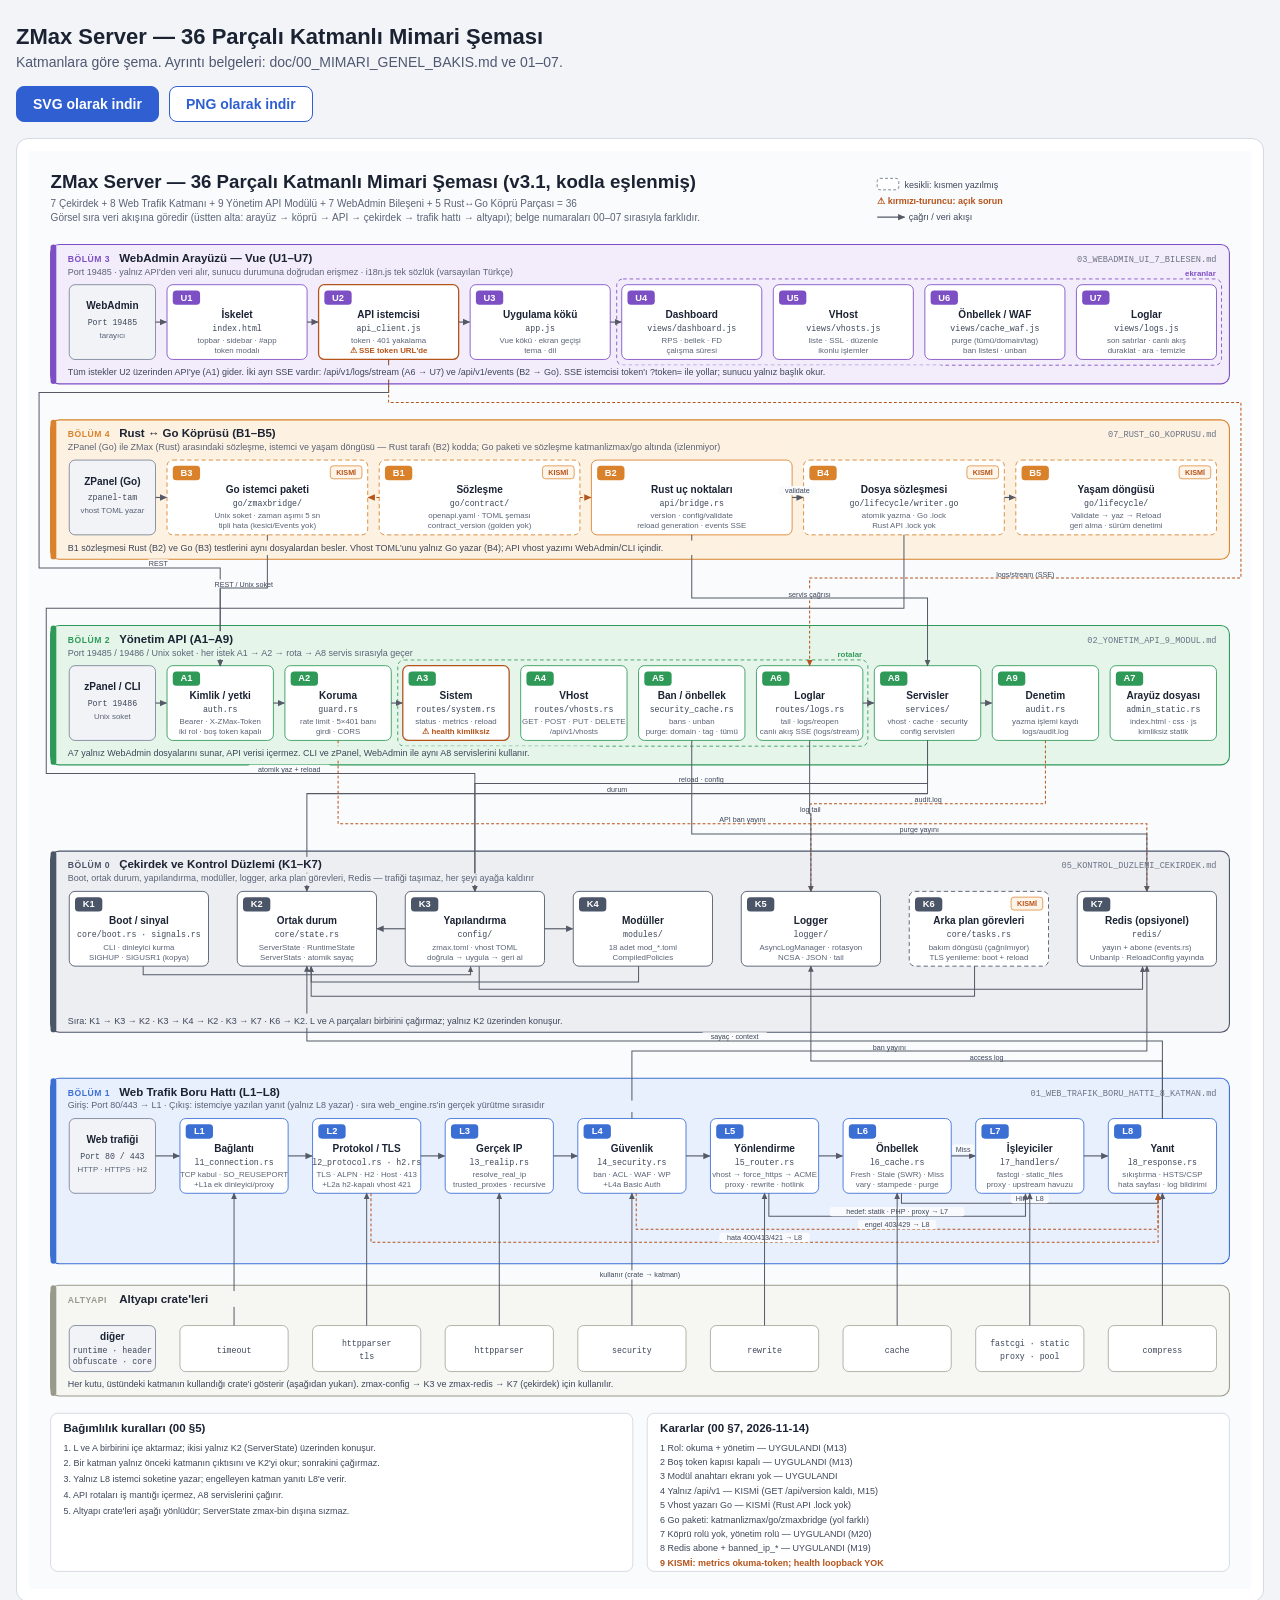
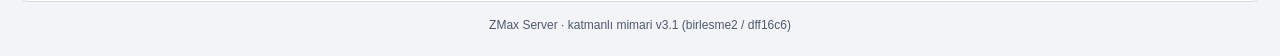
==== commit e62b6065: "docs: sema belgeleri guncel koda gore yenilendi; eski WebAdmin ekran goruntusu (v1.0.01) kaldirildi " ====
--- a/docs/mimari/zmax_mimari_semasi.html
+++ b/docs/mimari/zmax_mimari_semasi.html
@@ -59,10 +59,10 @@
 <marker id="okd" viewBox="0 0 10 10" refX="8" refY="5" markerWidth="7" markerHeight="7" orient="auto"><path d="M0 1 L9 5 L0 9 z" fill="#b4531a"/></marker>
 </defs>
 <rect x="0" y="0" width="1700" height="2000" fill="#fafbfd"/>
-<text x="30" y="52" class="t-main">ZMax Server — 36 Parçalı Katmanlı Mimari Şeması (v3.0)</text>
+<text x="30" y="52" class="t-main">ZMax Server — 36 Parçalı Katmanlı Mimari Şeması (v3.1, kodla eşlenmiş)</text>
 <text x="30" y="78" class="t-sub">7 Çekirdek + 8 Web Trafik Katmanı + 9 Yönetim API Modülü + 7 WebAdmin Bileşeni + 5 Rust↔Go Köprü Parçası = 36</text>
 <text x="30" y="98" class="t-sub">Görsel sıra veri akışına göredir (üstten alta: arayüz → köprü → API → çekirdek → trafik hattı → altyapı); belge numaraları 00–07 sırasıyla farklıdır.</text>
-<rect x="1180" y="38" width="30" height="16" rx="4" fill="#fff" stroke="#555a66" stroke-dasharray="4 3"/><text x="1218" y="51" class="t-note">kesikli: yeni yazılacak / kısmen yeni</text>
+<rect x="1180" y="38" width="30" height="16" rx="4" fill="#fff" stroke="#555a66" stroke-dasharray="4 3"/><text x="1218" y="51" class="t-note">kesikli: kısmen yazılmış</text>
 <text x="1180" y="74" class="t-open">⚠ kırmızı-turuncu: açık sorun</text>
 <line x1="1180" y1="92" x2="1218" y2="92" stroke="#555a66" stroke-width="1.6" marker-end="url(#ok)"/><text x="1224" y="96" class="t-note">çağrı / veri akışı</text>
 <rect x="30" y="130" width="1640" height="194" rx="12" fill="#f3ecfb" stroke="#7d4fc4" stroke-width="1.5"/>
@@ -80,13 +80,13 @@
 <text x="289.42857142857144" y="250" text-anchor="middle" class="t-file">index.html</text>
 <text x="289.42857142857144" y="267" text-anchor="middle" class="t-desc">topbar · sidebar · #app</text>
 <text x="289.42857142857144" y="281" text-anchor="middle" class="t-desc">token modalı</text>
-<rect x="402.8571428571429" y="186" width="194.85714285714286" height="104" rx="8" fill="#ffffff" stroke="#7d4fc4" stroke-width="1.2"/>
+<rect x="402.8571428571429" y="186" width="194.85714285714286" height="104" rx="8" fill="#ffffff" stroke="#b4531a" stroke-width="1.8"/>
 <rect x="410.8571428571429" y="194" width="38" height="20" rx="5" fill="#7d4fc4"/>
 <text x="429.8571428571429" y="208" text-anchor="middle" class="t-id">U2</text>
 <text x="500.28571428571433" y="232" text-anchor="middle" class="t-title">API istemcisi</text>
 <text x="500.28571428571433" y="250" text-anchor="middle" class="t-file">api_client.js</text>
 <text x="500.28571428571433" y="267" text-anchor="middle" class="t-desc">token · 401 yakalama</text>
-<text x="500.28571428571433" y="281" text-anchor="middle" class="t-desc">REST + SSE bağlantısı</text>
+<text x="500.28571428571433" y="281" text-anchor="middle" class="t-warn">⚠ SSE token URL'de</text>
 <rect x="613.7142857142858" y="186" width="194.85714285714286" height="104" rx="8" fill="#ffffff" stroke="#7d4fc4" stroke-width="1.2"/>
 <rect x="621.7142857142858" y="194" width="38" height="20" rx="5" fill="#7d4fc4"/>
 <text x="640.7142857142858" y="208" text-anchor="middle" class="t-id">U3</text>
@@ -135,48 +135,46 @@
 <rect x="192" y="430" width="279.2" height="104" rx="8" fill="#ffffff" stroke="#d9822b" stroke-width="1.2" stroke-dasharray="6 4"/>
 <rect x="200" y="438" width="38" height="20" rx="5" fill="#d9822b"/>
 <text x="219" y="452" text-anchor="middle" class="t-id">B3</text>
-<rect x="425.59999999999997" y="438" width="37.6" height="18" rx="4" fill="#fff4e8" stroke="#d9822b"/>
-<text x="444.4" y="451" text-anchor="middle" class="t-yeni">YENİ</text>
+<rect x="419.2" y="438" width="44" height="18" rx="4" fill="#fff4e8" stroke="#d9822b"/>
+<text x="441.2" y="451" text-anchor="middle" class="t-yeni">KISMİ</text>
 <text x="331.6" y="476" text-anchor="middle" class="t-title">Go istemci paketi</text>
-<text x="331.6" y="494" text-anchor="middle" class="t-file">bridge/go/zmaxbridge/</text>
-<text x="331.6" y="511" text-anchor="middle" class="t-desc">Unix soket · zaman aşımı</text>
-<text x="331.6" y="525" text-anchor="middle" class="t-desc">devre kesici · tipli hata</text>
+<text x="331.6" y="494" text-anchor="middle" class="t-file">go/zmaxbridge/</text>
+<text x="331.6" y="511" text-anchor="middle" class="t-desc">Unix soket · zaman aşımı 5 sn</text>
+<text x="331.6" y="525" text-anchor="middle" class="t-desc">tipli hata (kesici/Events yok)</text>
 <rect x="487.2" y="430" width="279.2" height="104" rx="8" fill="#ffffff" stroke="#d9822b" stroke-width="1.2" stroke-dasharray="6 4"/>
 <rect x="495.2" y="438" width="38" height="20" rx="5" fill="#d9822b"/>
 <text x="514.2" y="452" text-anchor="middle" class="t-id">B1</text>
-<rect x="720.8" y="438" width="37.6" height="18" rx="4" fill="#fff4e8" stroke="#d9822b"/>
-<text x="739.6" y="451" text-anchor="middle" class="t-yeni">YENİ</text>
+<rect x="714.4" y="438" width="44" height="18" rx="4" fill="#fff4e8" stroke="#d9822b"/>
+<text x="736.4" y="451" text-anchor="middle" class="t-yeni">KISMİ</text>
 <text x="626.8" y="476" text-anchor="middle" class="t-title">Sözleşme</text>
-<text x="626.8" y="494" text-anchor="middle" class="t-file">bridge/contract/</text>
+<text x="626.8" y="494" text-anchor="middle" class="t-file">go/contract/</text>
 <text x="626.8" y="511" text-anchor="middle" class="t-desc">openapi.yaml · TOML şeması</text>
-<text x="626.8" y="525" text-anchor="middle" class="t-desc">golden · contract_version</text>
-<rect x="782.4" y="430" width="279.2" height="104" rx="8" fill="#ffffff" stroke="#d9822b" stroke-width="1.2" stroke-dasharray="6 4"/>
+<text x="626.8" y="525" text-anchor="middle" class="t-desc">contract_version (golden yok)</text>
+<rect x="782.4" y="430" width="279.2" height="104" rx="8" fill="#ffffff" stroke="#d9822b" stroke-width="1.2"/>
 <rect x="790.4" y="438" width="38" height="20" rx="5" fill="#d9822b"/>
 <text x="809.4" y="452" text-anchor="middle" class="t-id">B2</text>
-<rect x="1015.9999999999999" y="438" width="37.6" height="18" rx="4" fill="#fff4e8" stroke="#d9822b"/>
-<text x="1034.8" y="451" text-anchor="middle" class="t-yeni">YENİ</text>
 <text x="922" y="476" text-anchor="middle" class="t-title">Rust uç noktaları</text>
 <text x="922" y="494" text-anchor="middle" class="t-file">api/bridge.rs</text>
 <text x="922" y="511" text-anchor="middle" class="t-desc">version · config/validate</text>
-<text x="922" y="525" text-anchor="middle" class="t-desc">reload sonucu · events SSE</text>
+<text x="922" y="525" text-anchor="middle" class="t-desc">reload generation · events SSE</text>
 <rect x="1077.6" y="430" width="279.2" height="104" rx="8" fill="#ffffff" stroke="#d9822b" stroke-width="1.2" stroke-dasharray="6 4"/>
 <rect x="1085.6" y="438" width="38" height="20" rx="5" fill="#d9822b"/>
 <text x="1104.6" y="452" text-anchor="middle" class="t-id">B4</text>
-<rect x="1311.2" y="438" width="37.6" height="18" rx="4" fill="#fff4e8" stroke="#d9822b"/>
-<text x="1330" y="451" text-anchor="middle" class="t-yeni">YENİ</text>
+<rect x="1304.8" y="438" width="44" height="18" rx="4" fill="#fff4e8" stroke="#d9822b"/>
+<text x="1326.8" y="451" text-anchor="middle" class="t-yeni">KISMİ</text>
 <text x="1217.1999999999998" y="476" text-anchor="middle" class="t-title">Dosya sözleşmesi</text>
-<text x="1217.1999999999998" y="494" text-anchor="middle" class="t-file">tek yazar kuralı</text>
-<text x="1217.1999999999998" y="511" text-anchor="middle" class="t-desc">atomik yazma · .lock</text>
-<text x="1217.1999999999998" y="525" text-anchor="middle" class="t-desc">generation</text>
+<text x="1217.1999999999998" y="494" text-anchor="middle" class="t-file">go/lifecycle/writer.go</text>
+<text x="1217.1999999999998" y="511" text-anchor="middle" class="t-desc">atomik yazma · Go .lock</text>
+<text x="1217.1999999999998" y="525" text-anchor="middle" class="t-desc">Rust API .lock yok</text>
 <rect x="1372.8" y="430" width="279.2" height="104" rx="8" fill="#ffffff" stroke="#d9822b" stroke-width="1.2" stroke-dasharray="6 4"/>
 <rect x="1380.8" y="438" width="38" height="20" rx="5" fill="#d9822b"/>
 <text x="1399.8" y="452" text-anchor="middle" class="t-id">B5</text>
-<rect x="1606.4" y="438" width="37.6" height="18" rx="4" fill="#fff4e8" stroke="#d9822b"/>
-<text x="1625.2" y="451" text-anchor="middle" class="t-yeni">YENİ</text>
+<rect x="1600" y="438" width="44" height="18" rx="4" fill="#fff4e8" stroke="#d9822b"/>
+<text x="1622" y="451" text-anchor="middle" class="t-yeni">KISMİ</text>
 <text x="1512.3999999999999" y="476" text-anchor="middle" class="t-title">Yaşam döngüsü</text>
-<text x="1512.3999999999999" y="494" text-anchor="middle" class="t-file">sağlık · geri alma</text>
+<text x="1512.3999999999999" y="494" text-anchor="middle" class="t-file">go/lifecycle/</text>
 <text x="1512.3999999999999" y="511" text-anchor="middle" class="t-desc">Validate → yaz → Reload</text>
-<text x="1512.3999999999999" y="525" text-anchor="middle" class="t-desc">OpenLiteSpeed'e dönüş</text>
+<text x="1512.3999999999999" y="525" text-anchor="middle" class="t-desc">geri alma · sürüm denetimi</text>
 <line x1="176" y1="482" x2="191" y2="482" stroke="#555a66" stroke-width="1.6" marker-end="url(#ok)"/>
 <line x1="487.2" y1="482" x2="472.2" y2="482" stroke="#b4531a" stroke-width="1.6" stroke-dasharray="4 3" marker-end="url(#okd)"/>
 <line x1="766.4" y1="482" x2="781.4" y2="482" stroke="#b4531a" stroke-width="1.6" stroke-dasharray="4 3" marker-end="url(#okd)"/>
@@ -192,29 +190,27 @@
 <text x="116" y="750" text-anchor="middle" class="t-title">zPanel / CLI</text>
 <text x="116" y="772" text-anchor="middle" class="t-file">Port 19486</text>
 <text x="116" y="790" text-anchor="middle" class="t-desc">Unix soket</text>
-<rect x="192" y="716" width="148" height="104" rx="8" fill="#ffffff" stroke="#b4531a" stroke-width="1.8"/>
+<rect x="192" y="716" width="148" height="104" rx="8" fill="#ffffff" stroke="#2f9a58" stroke-width="1.2"/>
 <rect x="200" y="724" width="38" height="20" rx="5" fill="#2f9a58"/>
 <text x="219" y="738" text-anchor="middle" class="t-id">A1</text>
 <text x="266" y="762" text-anchor="middle" class="t-title">Kimlik / yetki</text>
 <text x="266" y="780" text-anchor="middle" class="t-file">auth.rs</text>
 <text x="266" y="797" text-anchor="middle" class="t-desc">Bearer · X-ZMax-Token</text>
-<text x="266" y="811" text-anchor="middle" class="t-warn">⚠ boş token açığı</text>
-<rect x="356" y="716" width="148" height="104" rx="8" fill="#ffffff" stroke="#2f9a58" stroke-width="1.2" stroke-dasharray="6 4"/>
+<text x="266" y="811" text-anchor="middle" class="t-desc">iki rol · boş token kapalı</text>
+<rect x="356" y="716" width="148" height="104" rx="8" fill="#ffffff" stroke="#2f9a58" stroke-width="1.2"/>
 <rect x="364" y="724" width="38" height="20" rx="5" fill="#2f9a58"/>
 <text x="383" y="738" text-anchor="middle" class="t-id">A2</text>
-<rect x="452" y="724" width="44" height="18" rx="4" fill="#fff4e8" stroke="#d9822b"/>
-<text x="474" y="737" text-anchor="middle" class="t-yeni">KISMİ</text>
 <text x="430" y="762" text-anchor="middle" class="t-title">Koruma</text>
 <text x="430" y="780" text-anchor="middle" class="t-file">guard.rs</text>
-<text x="430" y="797" text-anchor="middle" class="t-desc">boyut · girdi · CORS</text>
-<text x="430" y="811" text-anchor="middle" class="t-desc">ban/rate: doğrulanmadı</text>
-<rect x="520" y="716" width="148" height="104" rx="8" fill="#ffffff" stroke="#2f9a58" stroke-width="1.2"/>
+<text x="430" y="797" text-anchor="middle" class="t-desc">rate limit · 5×401 banı</text>
+<text x="430" y="811" text-anchor="middle" class="t-desc">girdi · CORS</text>
+<rect x="520" y="716" width="148" height="104" rx="8" fill="#ffffff" stroke="#b4531a" stroke-width="1.8"/>
 <rect x="528" y="724" width="38" height="20" rx="5" fill="#2f9a58"/>
 <text x="547" y="738" text-anchor="middle" class="t-id">A3</text>
 <text x="594" y="762" text-anchor="middle" class="t-title">Sistem</text>
 <text x="594" y="780" text-anchor="middle" class="t-file">routes/system.rs</text>
 <text x="594" y="797" text-anchor="middle" class="t-desc">status · metrics · reload</text>
-<text x="594" y="811" text-anchor="middle" class="t-desc">config · ports · modules</text>
+<text x="594" y="811" text-anchor="middle" class="t-warn">⚠ health kimliksiz</text>
 <rect x="684" y="716" width="148" height="104" rx="8" fill="#ffffff" stroke="#2f9a58" stroke-width="1.2"/>
 <rect x="692" y="724" width="38" height="20" rx="5" fill="#2f9a58"/>
 <text x="711" y="738" text-anchor="middle" class="t-id">A4</text>
@@ -229,33 +225,27 @@
 <text x="922" y="780" text-anchor="middle" class="t-file">security_cache.rs</text>
 <text x="922" y="797" text-anchor="middle" class="t-desc">bans · unban</text>
 <text x="922" y="811" text-anchor="middle" class="t-desc">purge: domain · tag · tümü</text>
-<rect x="1012" y="716" width="148" height="104" rx="8" fill="#ffffff" stroke="#2f9a58" stroke-width="1.2" stroke-dasharray="6 4"/>
+<rect x="1012" y="716" width="148" height="104" rx="8" fill="#ffffff" stroke="#2f9a58" stroke-width="1.2"/>
 <rect x="1020" y="724" width="38" height="20" rx="5" fill="#2f9a58"/>
 <text x="1039" y="738" text-anchor="middle" class="t-id">A6</text>
-<rect x="1108" y="724" width="44" height="18" rx="4" fill="#fff4e8" stroke="#d9822b"/>
-<text x="1130" y="737" text-anchor="middle" class="t-yeni">KISMİ</text>
 <text x="1086" y="762" text-anchor="middle" class="t-title">Loglar</text>
 <text x="1086" y="780" text-anchor="middle" class="t-file">routes/logs.rs</text>
 <text x="1086" y="797" text-anchor="middle" class="t-desc">tail · logs/reopen</text>
-<text x="1086" y="811" text-anchor="middle" class="t-desc">canlı akış SSE (yeni)</text>
-<rect x="1176" y="716" width="148" height="104" rx="8" fill="#ffffff" stroke="#2f9a58" stroke-width="1.2" stroke-dasharray="6 4"/>
+<text x="1086" y="811" text-anchor="middle" class="t-desc">canlı akış SSE (logs/stream)</text>
+<rect x="1176" y="716" width="148" height="104" rx="8" fill="#ffffff" stroke="#2f9a58" stroke-width="1.2"/>
 <rect x="1184" y="724" width="38" height="20" rx="5" fill="#2f9a58"/>
 <text x="1203" y="738" text-anchor="middle" class="t-id">A8</text>
-<rect x="1278.4" y="724" width="37.6" height="18" rx="4" fill="#fff4e8" stroke="#d9822b"/>
-<text x="1297.2" y="737" text-anchor="middle" class="t-yeni">YENİ</text>
 <text x="1250" y="762" text-anchor="middle" class="t-title">Servisler</text>
 <text x="1250" y="780" text-anchor="middle" class="t-file">services/</text>
 <text x="1250" y="797" text-anchor="middle" class="t-desc">vhost · cache · security</text>
 <text x="1250" y="811" text-anchor="middle" class="t-desc">config servisleri</text>
-<rect x="1340" y="716" width="148" height="104" rx="8" fill="#ffffff" stroke="#2f9a58" stroke-width="1.2" stroke-dasharray="6 4"/>
+<rect x="1340" y="716" width="148" height="104" rx="8" fill="#ffffff" stroke="#2f9a58" stroke-width="1.2"/>
 <rect x="1348" y="724" width="38" height="20" rx="5" fill="#2f9a58"/>
 <text x="1367" y="738" text-anchor="middle" class="t-id">A9</text>
-<rect x="1442.4" y="724" width="37.6" height="18" rx="4" fill="#fff4e8" stroke="#d9822b"/>
-<text x="1461.2" y="737" text-anchor="middle" class="t-yeni">YENİ</text>
 <text x="1414" y="762" text-anchor="middle" class="t-title">Denetim</text>
 <text x="1414" y="780" text-anchor="middle" class="t-file">audit.rs</text>
 <text x="1414" y="797" text-anchor="middle" class="t-desc">yazma işlemi kaydı</text>
-<text x="1414" y="811" text-anchor="middle" class="t-desc">audit.log</text>
+<text x="1414" y="811" text-anchor="middle" class="t-desc">logs/audit.log</text>
 <rect x="1504" y="716" width="148" height="104" rx="8" fill="#ffffff" stroke="#2f9a58" stroke-width="1.2"/>
 <rect x="1512" y="724" width="38" height="20" rx="5" fill="#2f9a58"/>
 <text x="1531" y="738" text-anchor="middle" class="t-id">A7</text>
@@ -276,7 +266,7 @@
 <text x="152.85714285714286" y="1076" text-anchor="middle" class="t-title">Boot / sinyal</text>
 <text x="152.85714285714286" y="1094" text-anchor="middle" class="t-file">core/boot.rs · signals.rs</text>
 <text x="152.85714285714286" y="1111" text-anchor="middle" class="t-desc">CLI · dinleyici kurma</text>
-<text x="152.85714285714286" y="1125" text-anchor="middle" class="t-desc">SIGHUP reload · SIGUSR1</text>
+<text x="152.85714285714286" y="1125" text-anchor="middle" class="t-desc">SIGHUP · SIGUSR1 (kopya)</text>
 <rect x="289.7142857142857" y="1030" width="193.71428571428572" height="104" rx="8" fill="#ffffff" stroke="#4b5568" stroke-width="1.2"/>
 <rect x="297.7142857142857" y="1038" width="38" height="20" rx="5" fill="#4b5568"/>
 <text x="316.7142857142857" y="1052" text-anchor="middle" class="t-id">K2</text>
@@ -305,27 +295,24 @@
 <text x="1087.7142857142858" y="1094" text-anchor="middle" class="t-file">logger/</text>
 <text x="1087.7142857142858" y="1111" text-anchor="middle" class="t-desc">AsyncLogManager · rotasyon</text>
 <text x="1087.7142857142858" y="1125" text-anchor="middle" class="t-desc">NCSA · JSON · tail</text>
-<rect x="1224.5714285714287" y="1030" width="193.71428571428572" height="104" rx="8" fill="#ffffff" stroke="#4b5568" stroke-width="1.2"/>
+<rect x="1224.5714285714287" y="1030" width="193.71428571428572" height="104" rx="8" fill="#ffffff" stroke="#4b5568" stroke-width="1.2" stroke-dasharray="6 4"/>
 <rect x="1232.5714285714287" y="1038" width="38" height="20" rx="5" fill="#4b5568"/>
 <text x="1251.5714285714287" y="1052" text-anchor="middle" class="t-id">K6</text>
+<rect x="1366.2857142857144" y="1038" width="44" height="18" rx="4" fill="#fff4e8" stroke="#d9822b"/>
+<text x="1388.2857142857144" y="1051" text-anchor="middle" class="t-yeni">KISMİ</text>
 <text x="1321.4285714285716" y="1076" text-anchor="middle" class="t-title">Arka plan görevleri</text>
 <text x="1321.4285714285716" y="1094" text-anchor="middle" class="t-file">core/tasks.rs</text>
-<text x="1321.4285714285716" y="1111" text-anchor="middle" class="t-desc">bellek/havuz bakımı</text>
-<text x="1321.4285714285716" y="1125" text-anchor="middle" class="t-desc">TLS sertifika yenileme</text>
-<rect x="1458.2857142857144" y="1030" width="193.71428571428572" height="104" rx="8" fill="#ffffff" stroke="#b4531a" stroke-width="1.8" stroke-dasharray="6 4"/>
+<text x="1321.4285714285716" y="1111" text-anchor="middle" class="t-desc">bakım döngüsü (çağrılmıyor)</text>
+<text x="1321.4285714285716" y="1125" text-anchor="middle" class="t-desc">TLS yenileme: boot + reload</text>
+<rect x="1458.2857142857144" y="1030" width="193.71428571428572" height="104" rx="8" fill="#ffffff" stroke="#4b5568" stroke-width="1.2"/>
 <rect x="1466.2857142857144" y="1038" width="38" height="20" rx="5" fill="#4b5568"/>
 <text x="1485.2857142857144" y="1052" text-anchor="middle" class="t-id">K7</text>
-<rect x="1600.0000000000002" y="1038" width="44" height="18" rx="4" fill="#fff4e8" stroke="#d9822b"/>
-<text x="1622.0000000000002" y="1051" text-anchor="middle" class="t-yeni">KISMİ</text>
 <text x="1555.1428571428573" y="1076" text-anchor="middle" class="t-title">Redis (opsiyonel)</text>
 <text x="1555.1428571428573" y="1094" text-anchor="middle" class="t-file">redis/</text>
-<text x="1555.1428571428573" y="1111" text-anchor="middle" class="t-desc">yayın var · abone YOK (yazılacak)</text>
-<text x="1555.1428571428573" y="1125" text-anchor="middle" class="t-warn">⚠ UnbanIp/ReloadConfig yayınlanmıyor</text>
+<text x="1555.1428571428573" y="1111" text-anchor="middle" class="t-desc">yayın + abone (events.rs)</text>
+<text x="1555.1428571428573" y="1125" text-anchor="middle" class="t-desc">UnbanIp · ReloadConfig yayında</text>
 <line x1="523.4285714285714" y1="1082" x2="484.42857142857144" y2="1082" stroke="#555a66" stroke-width="1.6" marker-end="url(#ok)"/>
 <line x1="717.1428571428571" y1="1082" x2="756.1428571428571" y2="1082" stroke="#555a66" stroke-width="1.6" marker-end="url(#ok)"/>
-<line x1="1458.2857142857144" y1="1082" x2="1419.2857142857144" y2="1082" stroke="#b4531a" stroke-width="1.6" stroke-dasharray="4 3" marker-end="url(#okd)"/>
-<rect x="1420.7857142857144" y="1066" width="36" height="13" rx="3" fill="#fafbfd" opacity="0.95"/>
-<text x="1438.7857142857144" y="1076" text-anchor="middle" class="t-lbl">abone</text>
 <path d="M158.85714285714286 1134 V1146 H614.2857142857143 V1135" fill="none" stroke="#555a66" stroke-width="1.4" marker-end="url(#ok)"/>
 <path d="M848 1134 V1156 H392.57142857142856 V1135" fill="none" stroke="#555a66" stroke-width="1.4" marker-end="url(#ok)"/>
 <path d="M626.2857142857143 1134 V1166 H1549.1428571428573 V1135" fill="none" stroke="#555a66" stroke-width="1.4" marker-end="url(#ok)"/>
@@ -342,14 +329,14 @@
 <text x="285.25" y="1392" text-anchor="middle" class="t-title">Bağlantı</text>
 <text x="285.25" y="1410" text-anchor="middle" class="t-file">l1_connection.rs</text>
 <text x="285.25" y="1427" text-anchor="middle" class="t-desc">TCP kabul · SO_REUSEPORT</text>
-<text x="285.25" y="1441" text-anchor="middle" class="t-desc">idle/header/body timeout</text>
+<text x="285.25" y="1441" text-anchor="middle" class="t-desc">+L1a ek dinleyici/proxy</text>
 <rect x="394.5" y="1346" width="150.5" height="104" rx="8" fill="#ffffff" stroke="#3b6fd4" stroke-width="1.2"/>
 <rect x="402.5" y="1354" width="38" height="20" rx="5" fill="#3b6fd4"/>
 <text x="421.5" y="1368" text-anchor="middle" class="t-id">L2</text>
 <text x="469.75" y="1392" text-anchor="middle" class="t-title">Protokol / TLS</text>
 <text x="469.75" y="1410" text-anchor="middle" class="t-file">l2_protocol.rs · h2.rs</text>
-<text x="469.75" y="1427" text-anchor="middle" class="t-desc">TLS · ALPN · Strict SNI</text>
-<text x="469.75" y="1441" text-anchor="middle" class="t-desc">HTTP/1.1 · H2 · Host · 413</text>
+<text x="469.75" y="1427" text-anchor="middle" class="t-desc">TLS · ALPN · H2 · Host · 413</text>
+<text x="469.75" y="1441" text-anchor="middle" class="t-desc">+L2a h2-kapalı vhost 421</text>
 <rect x="579" y="1346" width="150.5" height="104" rx="8" fill="#ffffff" stroke="#3b6fd4" stroke-width="1.2"/>
 <rect x="587" y="1354" width="38" height="20" rx="5" fill="#3b6fd4"/>
 <text x="606" y="1368" text-anchor="middle" class="t-id">L3</text>
@@ -362,8 +349,8 @@
 <text x="790.5" y="1368" text-anchor="middle" class="t-id">L4</text>
 <text x="838.75" y="1392" text-anchor="middle" class="t-title">Güvenlik</text>
 <text x="838.75" y="1410" text-anchor="middle" class="t-file">l4_security.rs</text>
-<text x="838.75" y="1427" text-anchor="middle" class="t-desc">ban · CIDR ACL · rate limit</text>
-<text x="838.75" y="1441" text-anchor="middle" class="t-desc">WAF · WP brute-force</text>
+<text x="838.75" y="1427" text-anchor="middle" class="t-desc">ban · ACL · WAF · WP</text>
+<text x="838.75" y="1441" text-anchor="middle" class="t-desc">+L4a Basic Auth</text>
 <rect x="948" y="1346" width="150.5" height="104" rx="8" fill="#ffffff" stroke="#3b6fd4" stroke-width="1.2"/>
 <rect x="956" y="1354" width="38" height="20" rx="5" fill="#3b6fd4"/>
 <text x="975" y="1368" text-anchor="middle" class="t-id">L5</text>
@@ -441,8 +428,8 @@
 <rect x="164.8" y="568" width="30.4" height="13" rx="3" fill="#fafbfd" opacity="0.95"/>
 <text x="180" y="578" text-anchor="middle" class="t-lbl">REST</text>
 <path d="M500.28571428571433 290 V336 H14 V580 H266 V716" fill="none" stroke="#555a66" stroke-width="1.4" marker-end="url(#ok)"/>
-<rect x="1317.6" y="582" width="136.79999999999998" height="13" rx="3" fill="#fafbfd" opacity="0.95"/>
-<text x="1386" y="592" text-anchor="middle" class="t-lbl">logs/stream (SSE, yeni)</text>
+<rect x="1334.4" y="582" width="103.19999999999999" height="13" rx="3" fill="#fafbfd" opacity="0.95"/>
+<text x="1386" y="592" text-anchor="middle" class="t-lbl">logs/stream (SSE)</text>
 <path d="M500.28571428571433 290 V350 H1686 V594 H1086 V716" fill="none" stroke="#b4531a" stroke-width="1.4" stroke-dasharray="4 3" marker-end="url(#okd)"/>
 <rect x="247.20000000000002" y="596" width="103.19999999999999" height="13" rx="3" fill="#fafbfd" opacity="0.95"/>
 <text x="298.8" y="606" text-anchor="middle" class="t-lbl">REST / Unix soket</text>
@@ -459,14 +446,14 @@
 <rect x="800.2857142857142" y="882" width="36" height="13" rx="3" fill="#fafbfd" opacity="0.95"/>
 <text x="818.2857142857142" y="892" text-anchor="middle" class="t-lbl">durum</text>
 <path d="M1250 820 V894 H386.57142857142856 V1030" fill="none" stroke="#555a66" stroke-width="1.4" marker-end="url(#ok)"/>
-<rect x="1202.057142857143" y="896" width="97.6" height="13" rx="3" fill="#fafbfd" opacity="0.95"/>
-<text x="1250.857142857143" y="906" text-anchor="middle" class="t-lbl">audit.log (yeni)</text>
+<rect x="1221.6571428571428" y="896" width="58.4" height="13" rx="3" fill="#fafbfd" opacity="0.95"/>
+<text x="1250.857142857143" y="906" text-anchor="middle" class="t-lbl">audit.log</text>
 <path d="M1414 820 V908 H1087.7142857142858 V1030" fill="none" stroke="#b4531a" stroke-width="1.4" stroke-dasharray="4 3" marker-end="url(#okd)"/>
 <rect x="1060.4571428571428" y="910" width="52.8" height="13" rx="3" fill="#fafbfd" opacity="0.95"/>
 <text x="1086.857142857143" y="920" text-anchor="middle" class="t-lbl">log tail</text>
 <path d="M1086 820 V922 H1087.7142857142858 V1030" fill="none" stroke="#555a66" stroke-width="1.4" marker-end="url(#ok)"/>
-<rect x="929.7714285714287" y="924" width="125.6" height="13" rx="3" fill="#fafbfd" opacity="0.95"/>
-<text x="992.5714285714287" y="934" text-anchor="middle" class="t-lbl">API ban yayını (yeni)</text>
+<rect x="949.3714285714286" y="924" width="86.39999999999999" height="13" rx="3" fill="#fafbfd" opacity="0.95"/>
+<text x="992.5714285714287" y="934" text-anchor="middle" class="t-lbl">API ban yayını</text>
 <path d="M430 820 V936 H1555.1428571428573 V1030" fill="none" stroke="#b4531a" stroke-width="1.4" stroke-dasharray="4 3" marker-end="url(#okd)"/>
 <rect x="1200.9714285714288" y="938" width="75.19999999999999" height="13" rx="3" fill="#fafbfd" opacity="0.95"/>
 <text x="1238.5714285714287" y="948" text-anchor="middle" class="t-lbl">purge yayını</text>
@@ -494,13 +481,13 @@
 <rect x="50" y="161" width="740.8" height="16" fill="#f3ecfb"/>
 <text x="54" y="172" class="t-bsub">Port 19485  ·  yalnız API'den veri alır, sunucu durumuna doğrudan erişmez  ·  i18n.js tek sözlük (varsayılan Türkçe)</text>
 <text x="1652" y="154" text-anchor="end" class="t-doc">03_WEBADMIN_UI_7_BILESEN.md</text>
-<rect x="50" y="298" width="859.4" height="20" fill="#f3ecfb"/>
-<text x="54" y="312" class="t-note">Tüm istekler U2 üzerinden API'ye (A1) gider.  İki ayrı SSE vardır: /api/v1/logs/stream (A6 → U7, yeni) ve /api/v1/events (B2 → Go, yeni).</text>
+<rect x="50" y="298" width="1219" height="20" fill="#f3ecfb"/>
+<text x="54" y="312" class="t-note">Tüm istekler U2 üzerinden API'ye (A1) gider.  İki ayrı SSE vardır: /api/v1/logs/stream (A6 → U7) ve /api/v1/events (B2 → Go).  SSE istemcisi token'ı ?token= ile yollar; sunucu yalnız başlık okur.</text>
 <rect x="50" y="382" width="304.9" height="22" fill="#fdf1e1"/>
 <text x="54" y="398" class="t-tag" fill="#d9822b">BÖLÜM 4</text>
 <text x="125.39999999999999" y="398" class="t-band">Rust ↔ Go Köprüsü (B1–B5)</text>
-<rect x="50" y="405" width="728.1999999999999" height="16" fill="#fdf1e1"/>
-<text x="54" y="416" class="t-bsub">ZPanel (Go) ile ZMax (Rust) arasındaki sözleşme, istemci ve yaşam döngüsü — bölümün tamamı kodda yok, yeni yazılır</text>
+<rect x="50" y="405" width="1005.4" height="16" fill="#fdf1e1"/>
+<text x="54" y="416" class="t-bsub">ZPanel (Go) ile ZMax (Rust) arasındaki sözleşme, istemci ve yaşam döngüsü — Rust tarafı (B2) kodda; Go paketi ve sözleşme katmanlizmax/go altında (izlenmiyor)</text>
 <text x="1652" y="398" text-anchor="end" class="t-doc">07_RUST_GO_KOPRUSU.md</text>
 <rect x="50" y="542" width="921.4" height="20" fill="#fdf1e1"/>
 <text x="54" y="556" class="t-note">B1 sözleşmesi Rust (B2) ve Go (B3) testlerini aynı dosyalardan besler.  Vhost TOML'unu yalnız Go yazar (B4); API vhost yazımı WebAdmin/CLI içindir.</text>
@@ -542,18 +529,18 @@
 <text x="48" y="1896" class="t-note">5. Altyapı crate'leri aşağı yönlüdür; ServerState zmax-bin dışına sızmaz.</text>
 <rect x="860" y="1756" width="810" height="220" rx="10" fill="#ffffff" stroke="#c9ced8"/>
 <text x="878" y="1782" class="t-band">Kararlar (00 §7, 2026-11-14)</text>
-<text x="878" y="1808" class="t-note">1  Rol: okuma + yönetim (iki rol)</text>
-<text x="878" y="1828" class="t-note">2  Boş token kapısı kapatılır (dış ağ reddedilir, yalnız loopback)</text>
-<text x="878" y="1848" class="t-note">3  Modül anahtarı ekranı: planlanmadı</text>
-<text x="878" y="1868" class="t-note">4  Yalnız /api/v1; eski yollar v1'e geçişten sonra kalkar</text>
-<text x="878" y="1888" class="t-note">5  Vhost TOML'unu yalnız Go yazar; API yazımı WebAdmin/CLI + .lock</text>
-<text x="878" y="1908" class="t-note">6  Go paketi ZMax deposunda: bridge/go/zmaxbridge</text>
-<text x="878" y="1928" class="t-note">7  Köprü için ayrı rol yok; zPanel "yönetim" rolüyle</text>
-<text x="878" y="1948" class="t-note">8  Redis: abone + banned_ip_sync yazılır; 3 ayar dosyadan çıkar</text>
-<text x="878" y="1968" class="t-note">9  Health: yalnız loopback kimliksiz; metrics: token zorunlu</text>
+<text x="878" y="1808" class="t-note">1  Rol: okuma + yönetim — UYGULANDI (M13)</text>
+<text x="878" y="1828" class="t-note">2  Boş token kapısı kapalı — UYGULANDI (M13)</text>
+<text x="878" y="1848" class="t-note">3  Modül anahtarı ekranı yok — UYGULANDI</text>
+<text x="878" y="1868" class="t-note">4  Yalnız /api/v1 — KISMİ (GET /api/version kaldı, M15)</text>
+<text x="878" y="1888" class="t-note">5  Vhost yazarı Go — KISMİ (Rust API .lock yok)</text>
+<text x="878" y="1908" class="t-note">6  Go paketi: katmanlizmax/go/zmaxbridge (yol farklı)</text>
+<text x="878" y="1928" class="t-note">7  Köprü rolü yok, yönetim rolü — UYGULANDI (M20)</text>
+<text x="878" y="1948" class="t-note">8  Redis abone + banned_ip_* — UYGULANDI (M19)</text>
+<text x="878" y="1968" class="t-open">9  KISMİ: metrics okuma-token; health loopback YOK</text>
 </svg>
 </main>
-<footer>ZMax Server · katmanlı mimari v3.0</footer>
+<footer>ZMax Server · katmanlı mimari v3.1 (birlesme2 / dff16c6)</footer>
 <script>
 (function () {
   var durum = document.getElementById('durum');
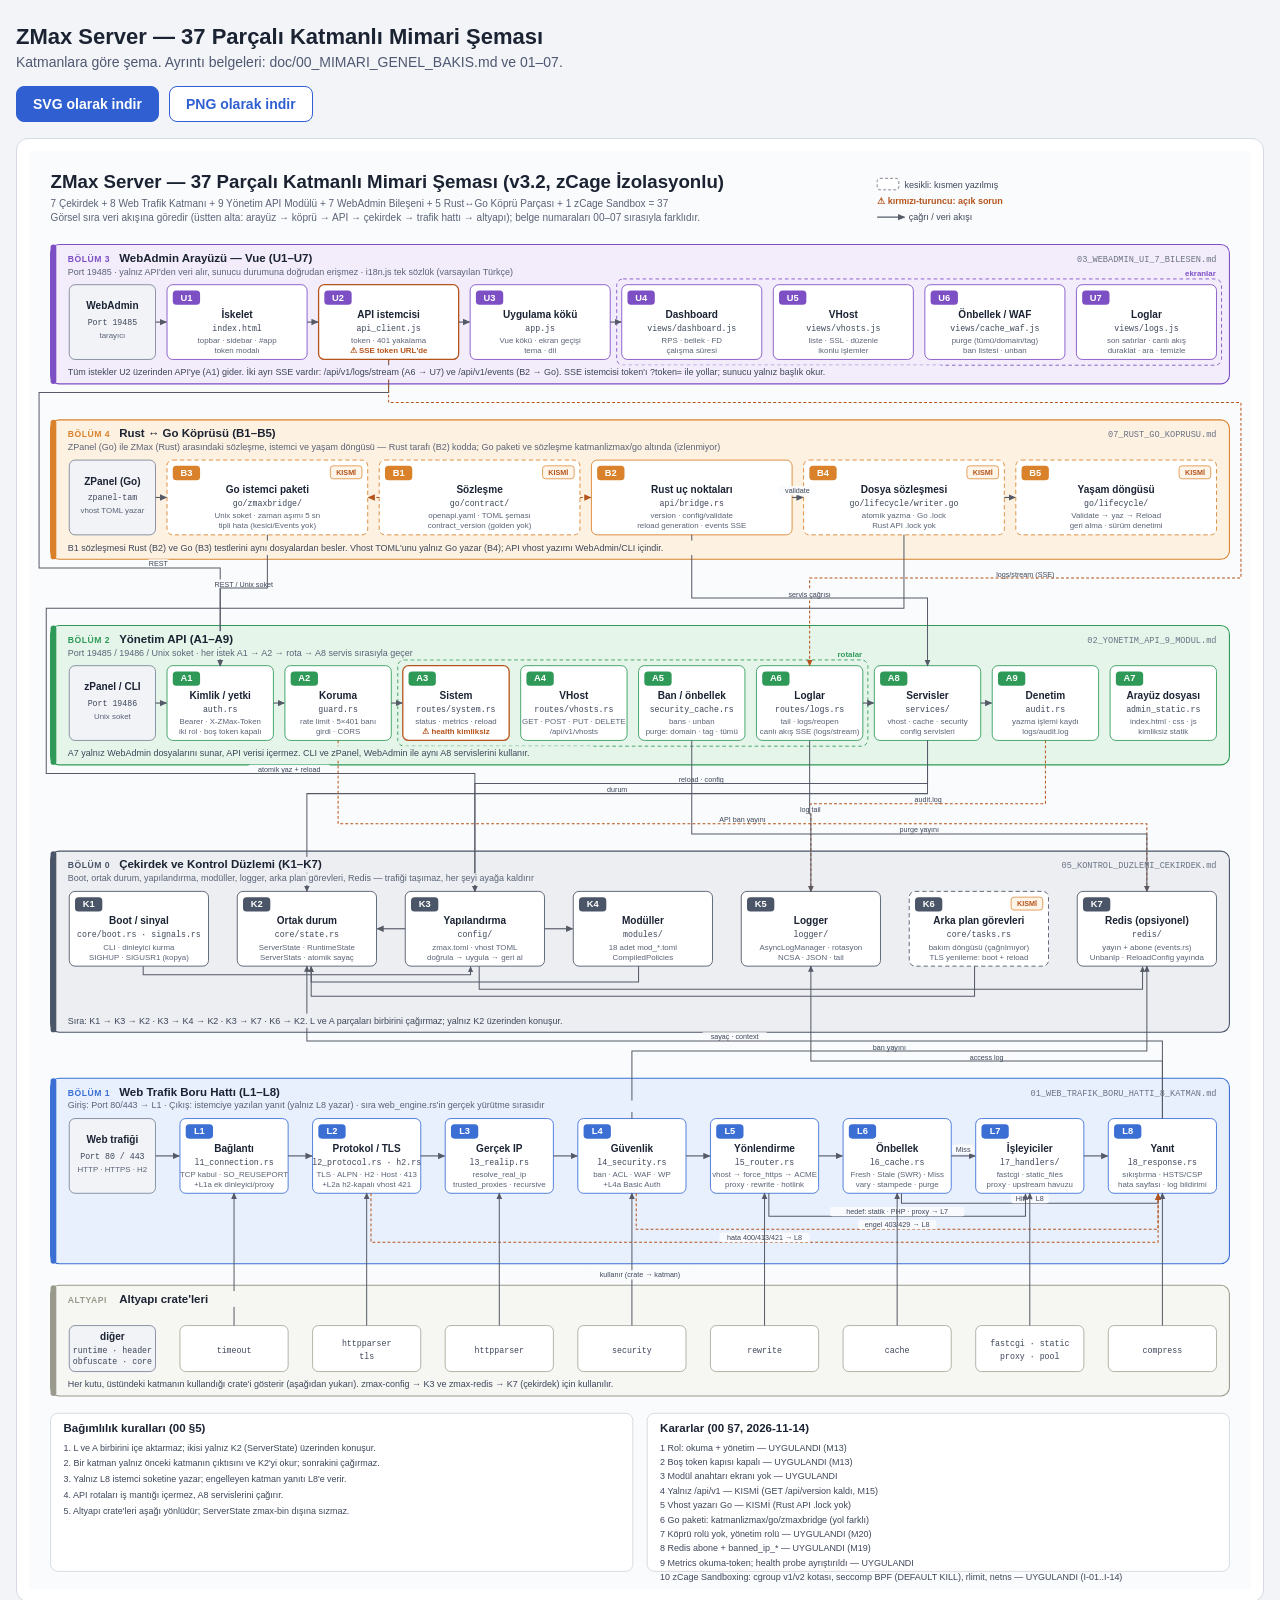
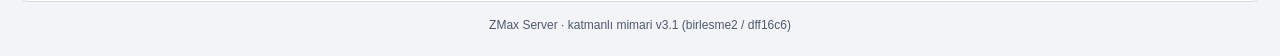
==== commit cf69045c: "zmax v1.0.10: surum guncellemesi, testler.md kutugu ve canli sunucu dogrulamalari" ====
--- a/docs/mimari/zmax_mimari_semasi.html
+++ b/docs/mimari/zmax_mimari_semasi.html
@@ -3,7 +3,7 @@
 <head>
 <meta charset="UTF-8">
 <meta name="viewport" content="width=device-width, initial-scale=1.0">
-<title>ZMax Katmanlı Mimari Şeması (36 Parça)</title>
+<title>ZMax Katmanlı Mimari Şeması (37 Parça)</title>
 <style>
   :root{--bg:#f2f4f8;--card:#ffffff;--line:#d5dae3;--text:#1b2333;--muted:#4f5870;--accent:#2f5fd0;--accent-h:#244db0}
   *{box-sizing:border-box;margin:0;padding:0}
@@ -25,7 +25,7 @@
 </head>
 <body>
 <header>
-  <h1>ZMax Server — 36 Parçalı Katmanlı Mimari Şeması</h1>
+  <h1>ZMax Server — 37 Parçalı Katmanlı Mimari Şeması</h1>
   <p>Katmanlara göre şema. Ayrıntı belgeleri: doc/00_MIMARI_GENEL_BAKIS.md ve 01–07.</p>
 </header>
 <div class="actions">
@@ -35,7 +35,7 @@
 </div>
 <main class="kutu">
 <svg id="semaSvg" xmlns="http://www.w3.org/2000/svg" viewBox="0 0 1700 2000" role="img" aria-labelledby="semaBaslik semaAciklama">
-<title id="semaBaslik">ZMax Server 36 parçalı katmanlı mimari şeması</title>
+<title id="semaBaslik">ZMax Server 37 parçalı katmanlı mimari şeması</title>
 <desc id="semaAciklama">WebAdmin, Rust-Go köprüsü, yönetim API, çekirdek, web trafik boru hattı ve altyapı crate katmanları; katmanlar arası çağrı okları, yeni yazılacak parçalar, açık sorunlar, bağımlılık kuralları ve kararlar.</desc>
 <style>
   .t-main{font:700 26px 'Segoe UI',Roboto,Helvetica,Arial,sans-serif;fill:#1b2333}
@@ -59,8 +59,8 @@
 <marker id="okd" viewBox="0 0 10 10" refX="8" refY="5" markerWidth="7" markerHeight="7" orient="auto"><path d="M0 1 L9 5 L0 9 z" fill="#b4531a"/></marker>
 </defs>
 <rect x="0" y="0" width="1700" height="2000" fill="#fafbfd"/>
-<text x="30" y="52" class="t-main">ZMax Server — 36 Parçalı Katmanlı Mimari Şeması (v3.1, kodla eşlenmiş)</text>
-<text x="30" y="78" class="t-sub">7 Çekirdek + 8 Web Trafik Katmanı + 9 Yönetim API Modülü + 7 WebAdmin Bileşeni + 5 Rust↔Go Köprü Parçası = 36</text>
+<text x="30" y="52" class="t-main">ZMax Server — 37 Parçalı Katmanlı Mimari Şeması (v3.2, zCage İzolasyonlu)</text>
+<text x="30" y="78" class="t-sub">7 Çekirdek + 8 Web Trafik Katmanı + 9 Yönetim API Modülü + 7 WebAdmin Bileşeni + 5 Rust↔Go Köprü Parçası + 1 zCage Sandbox = 37</text>
 <text x="30" y="98" class="t-sub">Görsel sıra veri akışına göredir (üstten alta: arayüz → köprü → API → çekirdek → trafik hattı → altyapı); belge numaraları 00–07 sırasıyla farklıdır.</text>
 <rect x="1180" y="38" width="30" height="16" rx="4" fill="#fff" stroke="#555a66" stroke-dasharray="4 3"/><text x="1218" y="51" class="t-note">kesikli: kısmen yazılmış</text>
 <text x="1180" y="74" class="t-open">⚠ kırmızı-turuncu: açık sorun</text>
@@ -537,7 +537,8 @@
 <text x="878" y="1908" class="t-note">6  Go paketi: katmanlizmax/go/zmaxbridge (yol farklı)</text>
 <text x="878" y="1928" class="t-note">7  Köprü rolü yok, yönetim rolü — UYGULANDI (M20)</text>
 <text x="878" y="1948" class="t-note">8  Redis abone + banned_ip_* — UYGULANDI (M19)</text>
-<text x="878" y="1968" class="t-open">9  KISMİ: metrics okuma-token; health loopback YOK</text>
+<text x="878" y="1968" class="t-note">9  Metrics okuma-token; health probe ayrıştırıldı — UYGULANDI</text>
+<text x="878" y="1988" class="t-note">10 zCage Sandboxing: cgroup v1/v2 kotası, seccomp BPF (DEFAULT KILL), rlimit, netns — UYGULANDI (I-01..I-14)</text>
 </svg>
 </main>
 <footer>ZMax Server · katmanlı mimari v3.1 (birlesme2 / dff16c6)</footer>
